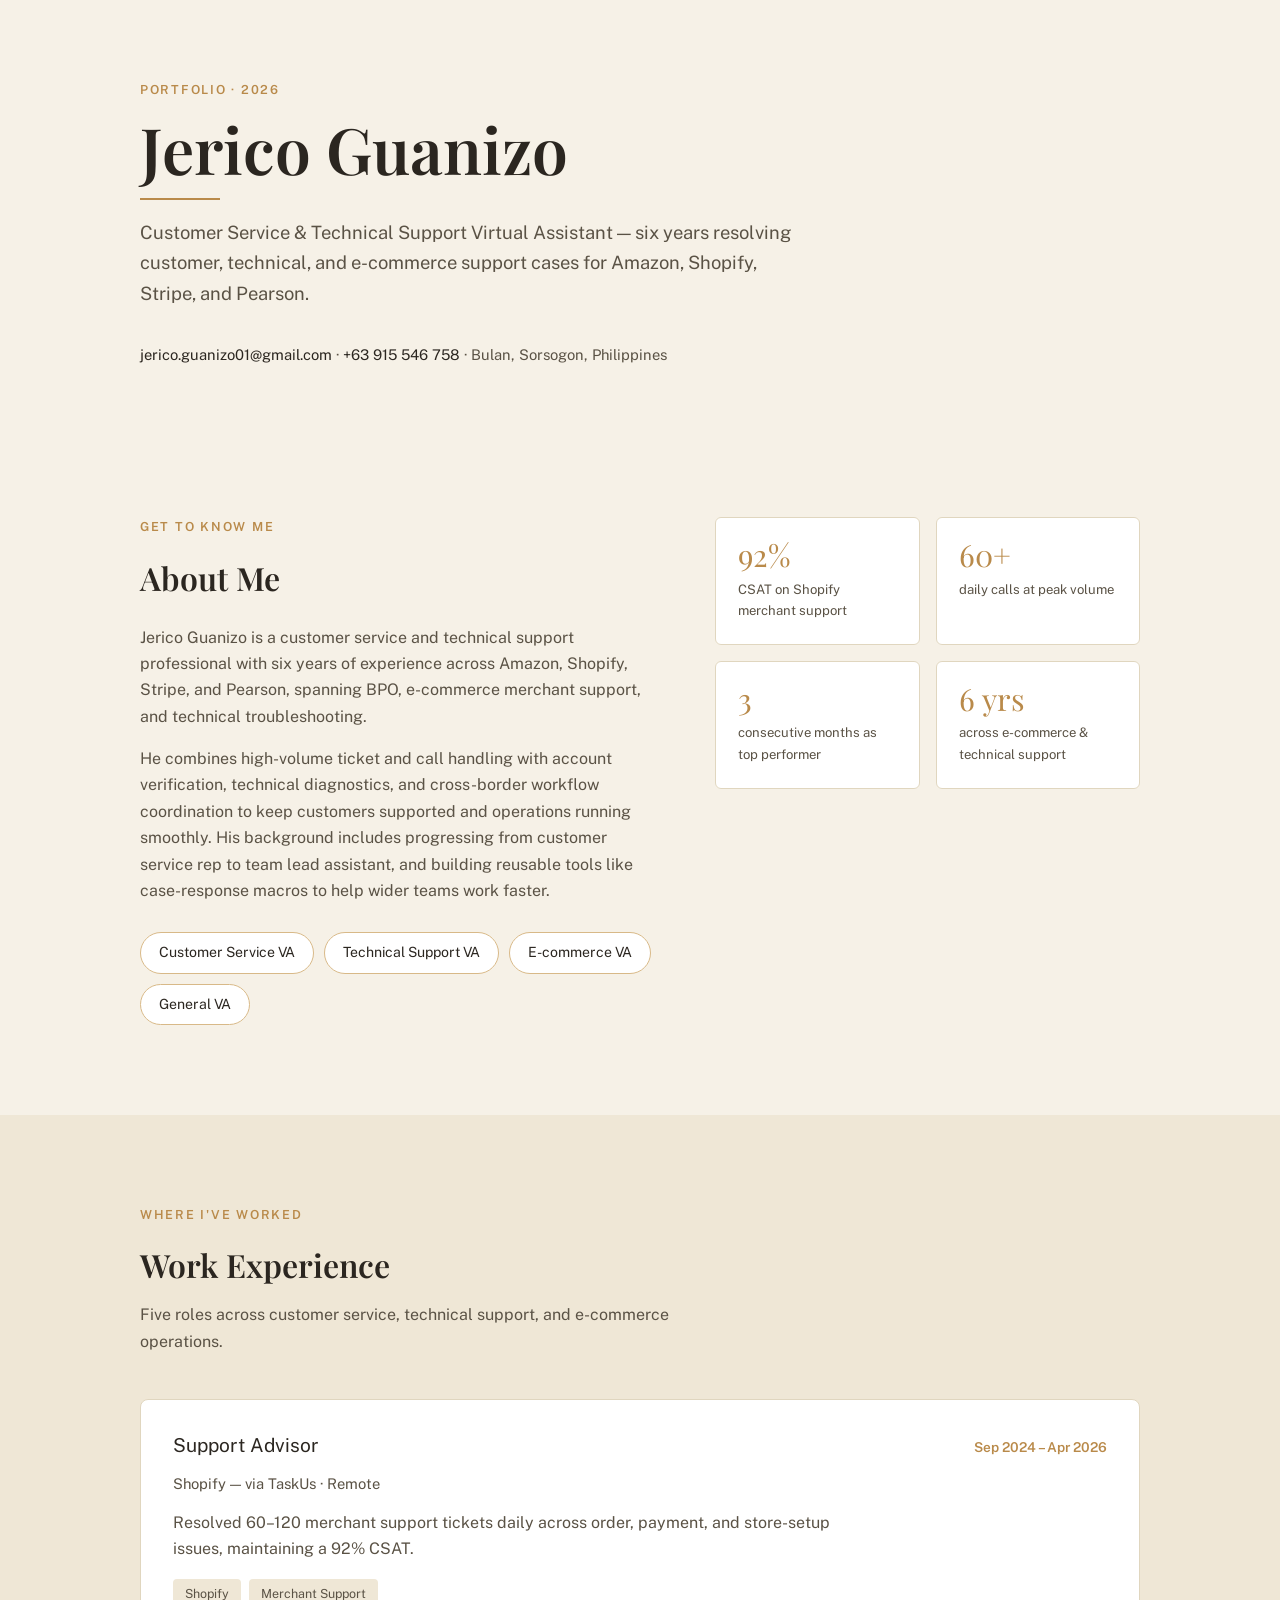
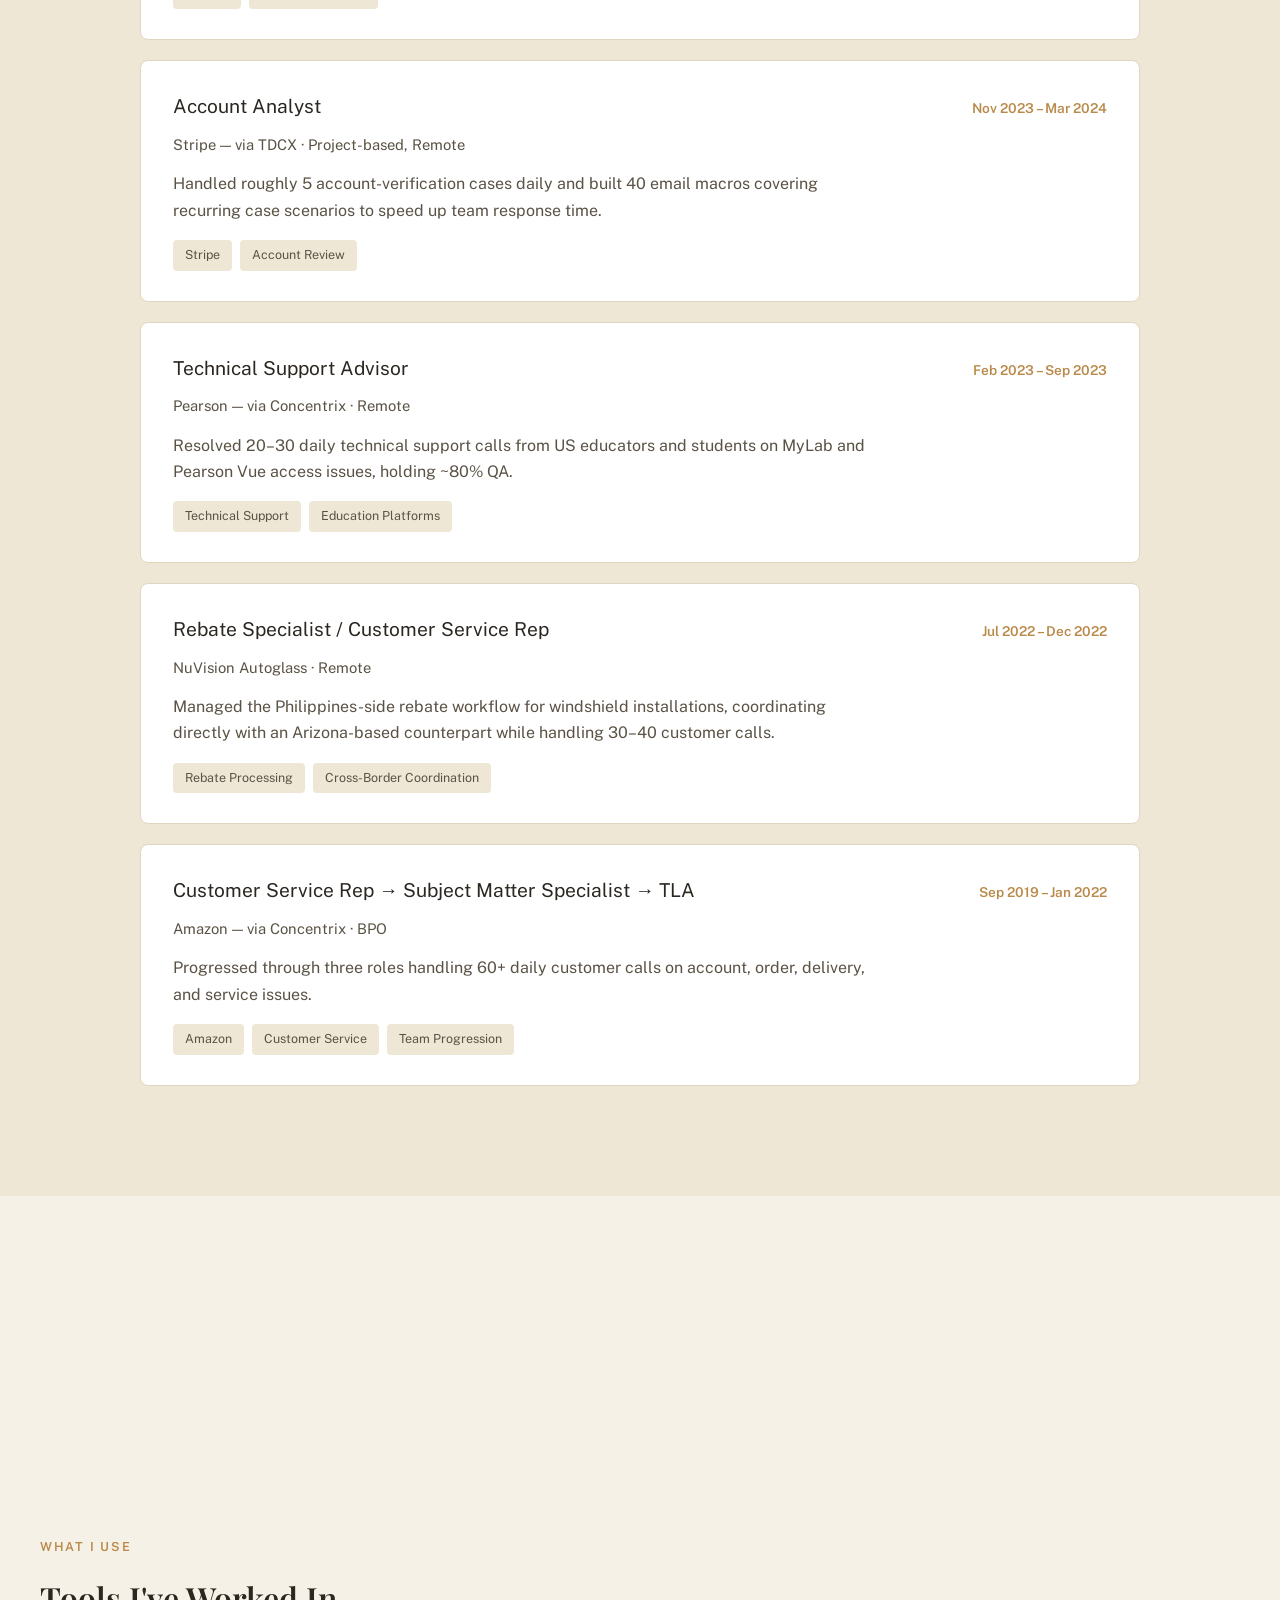
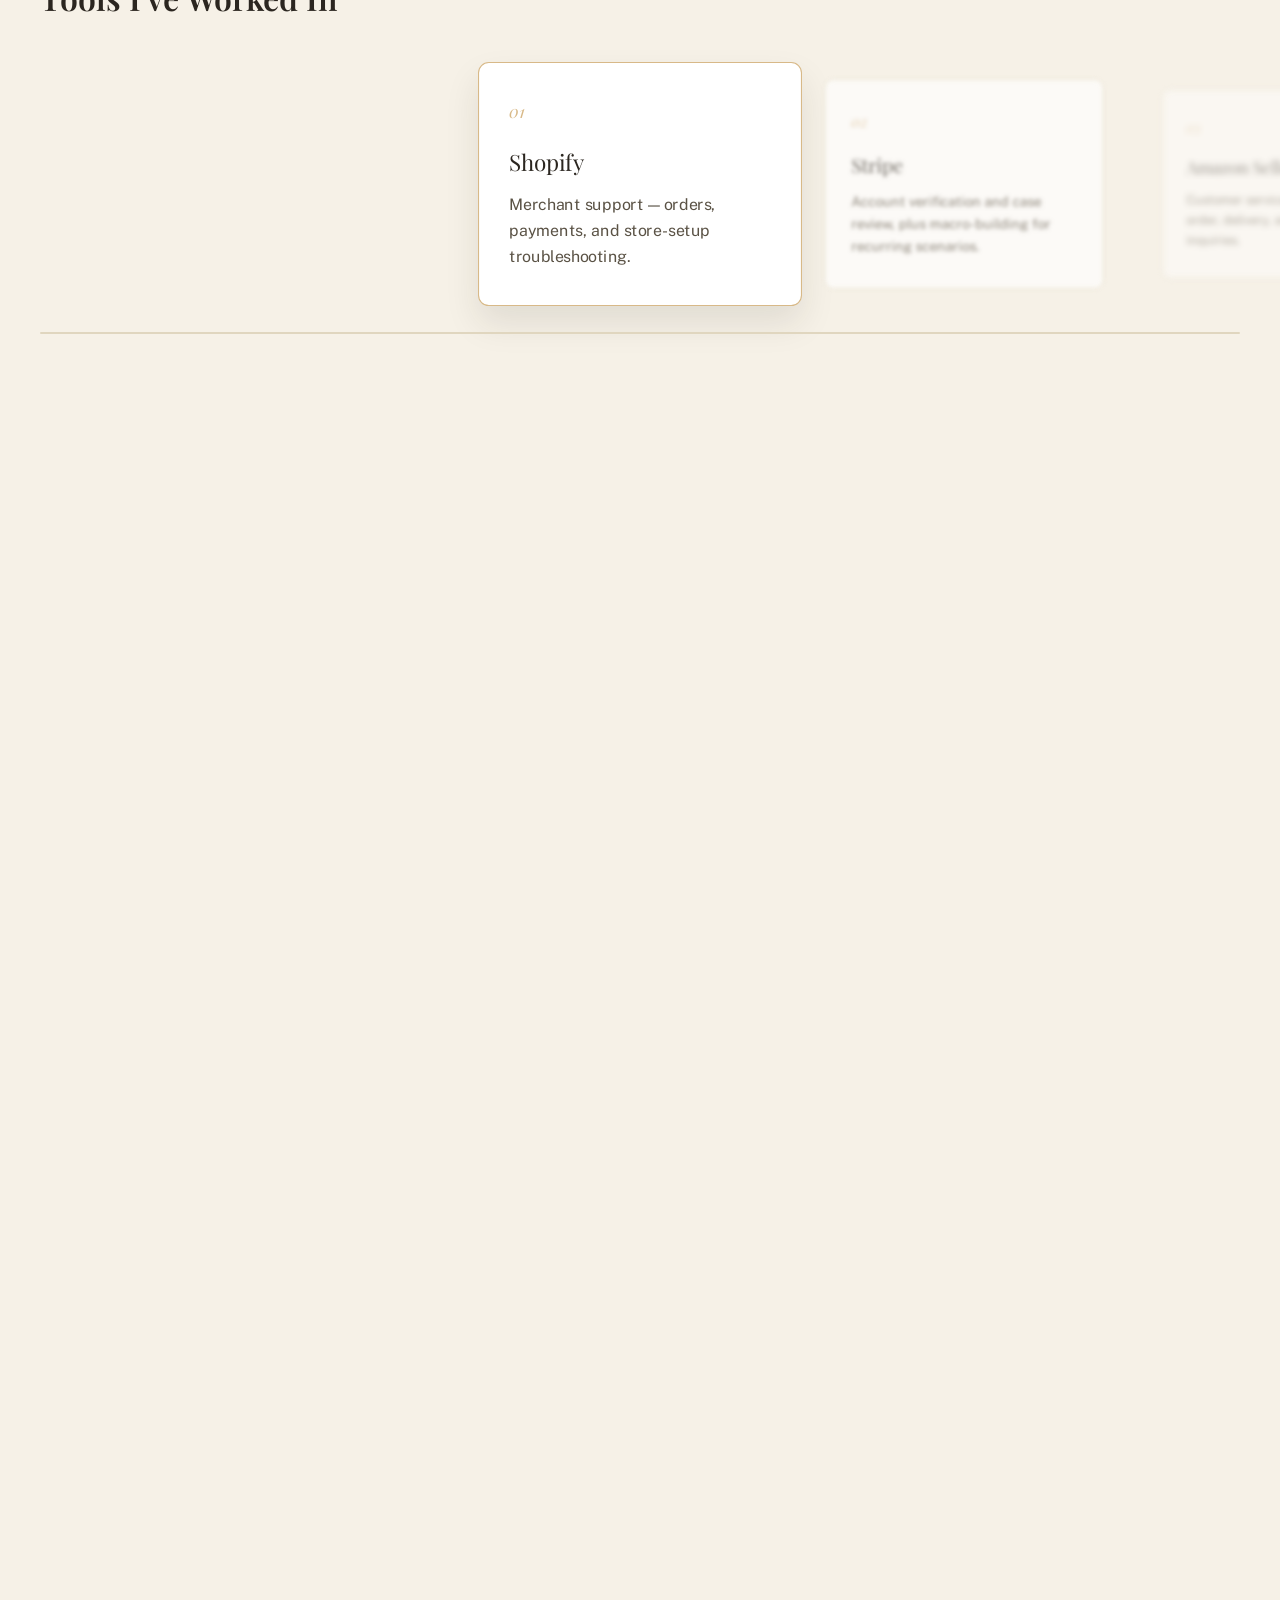
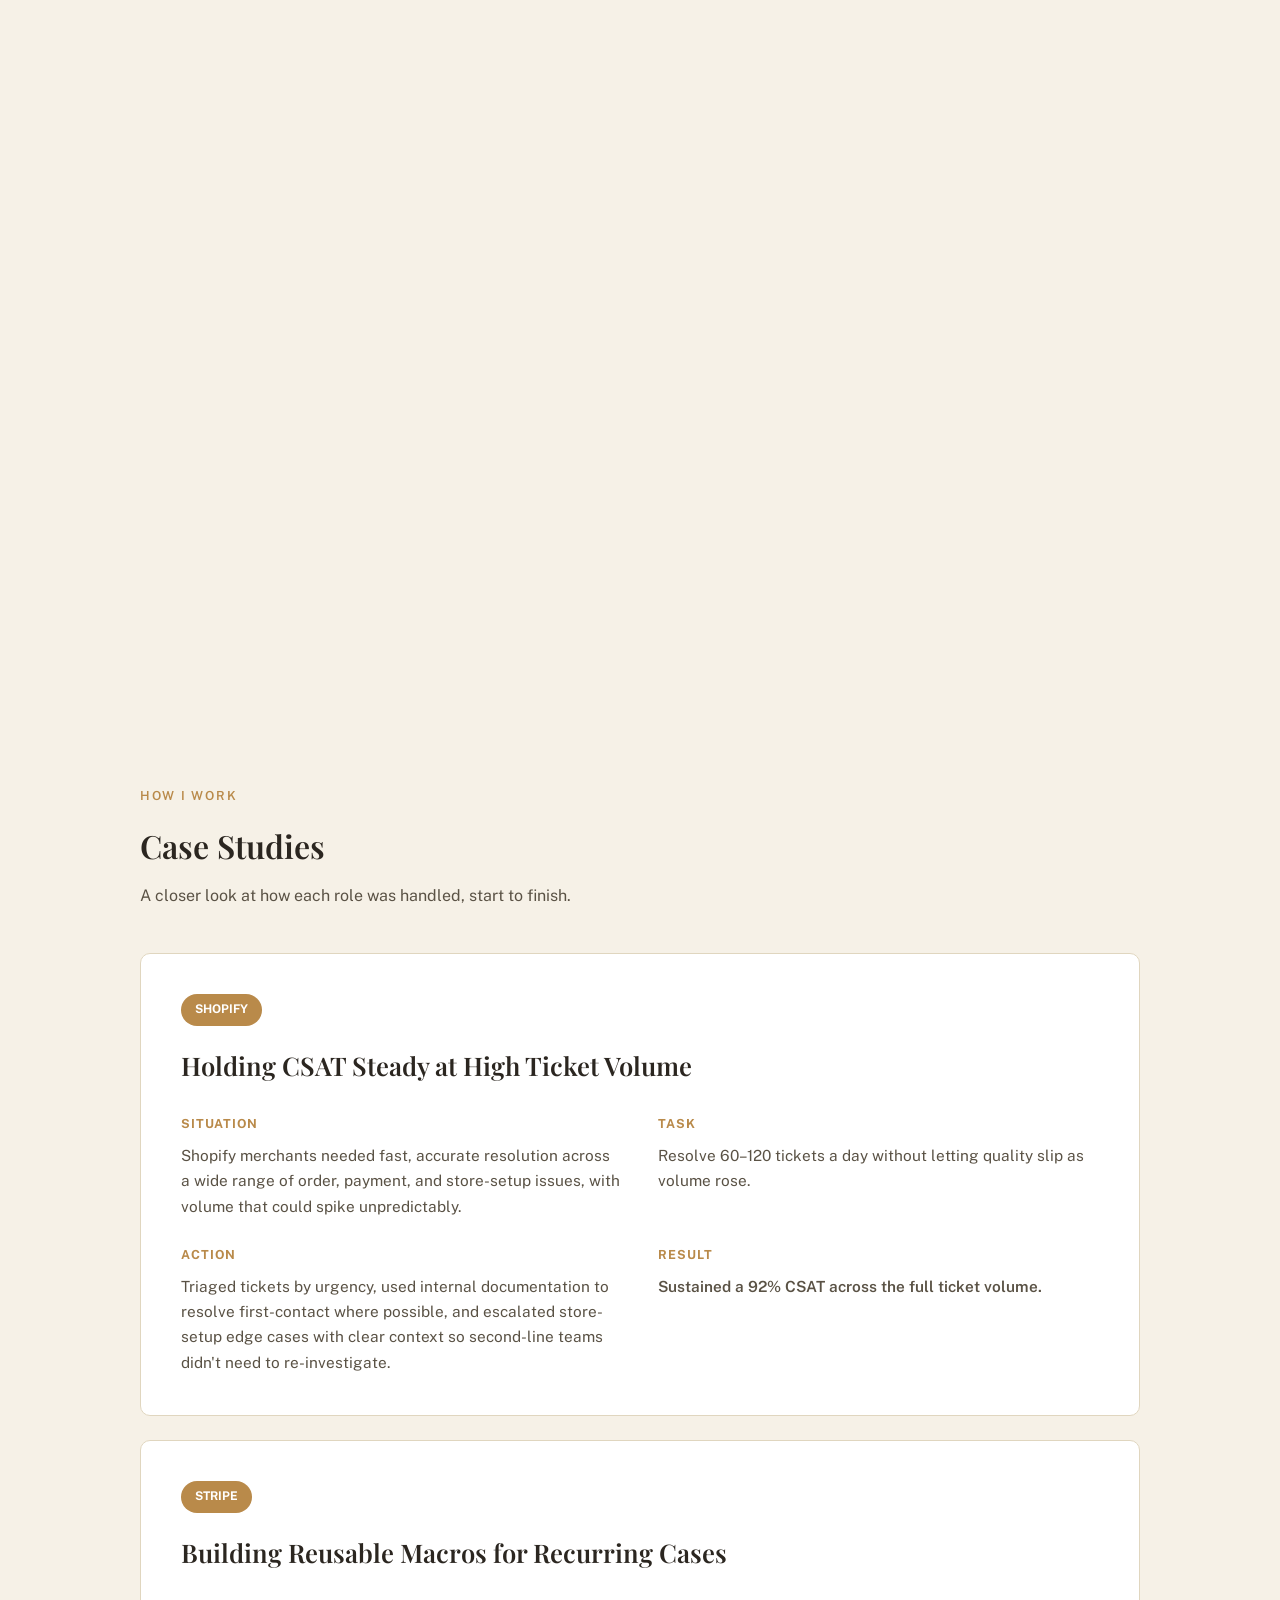
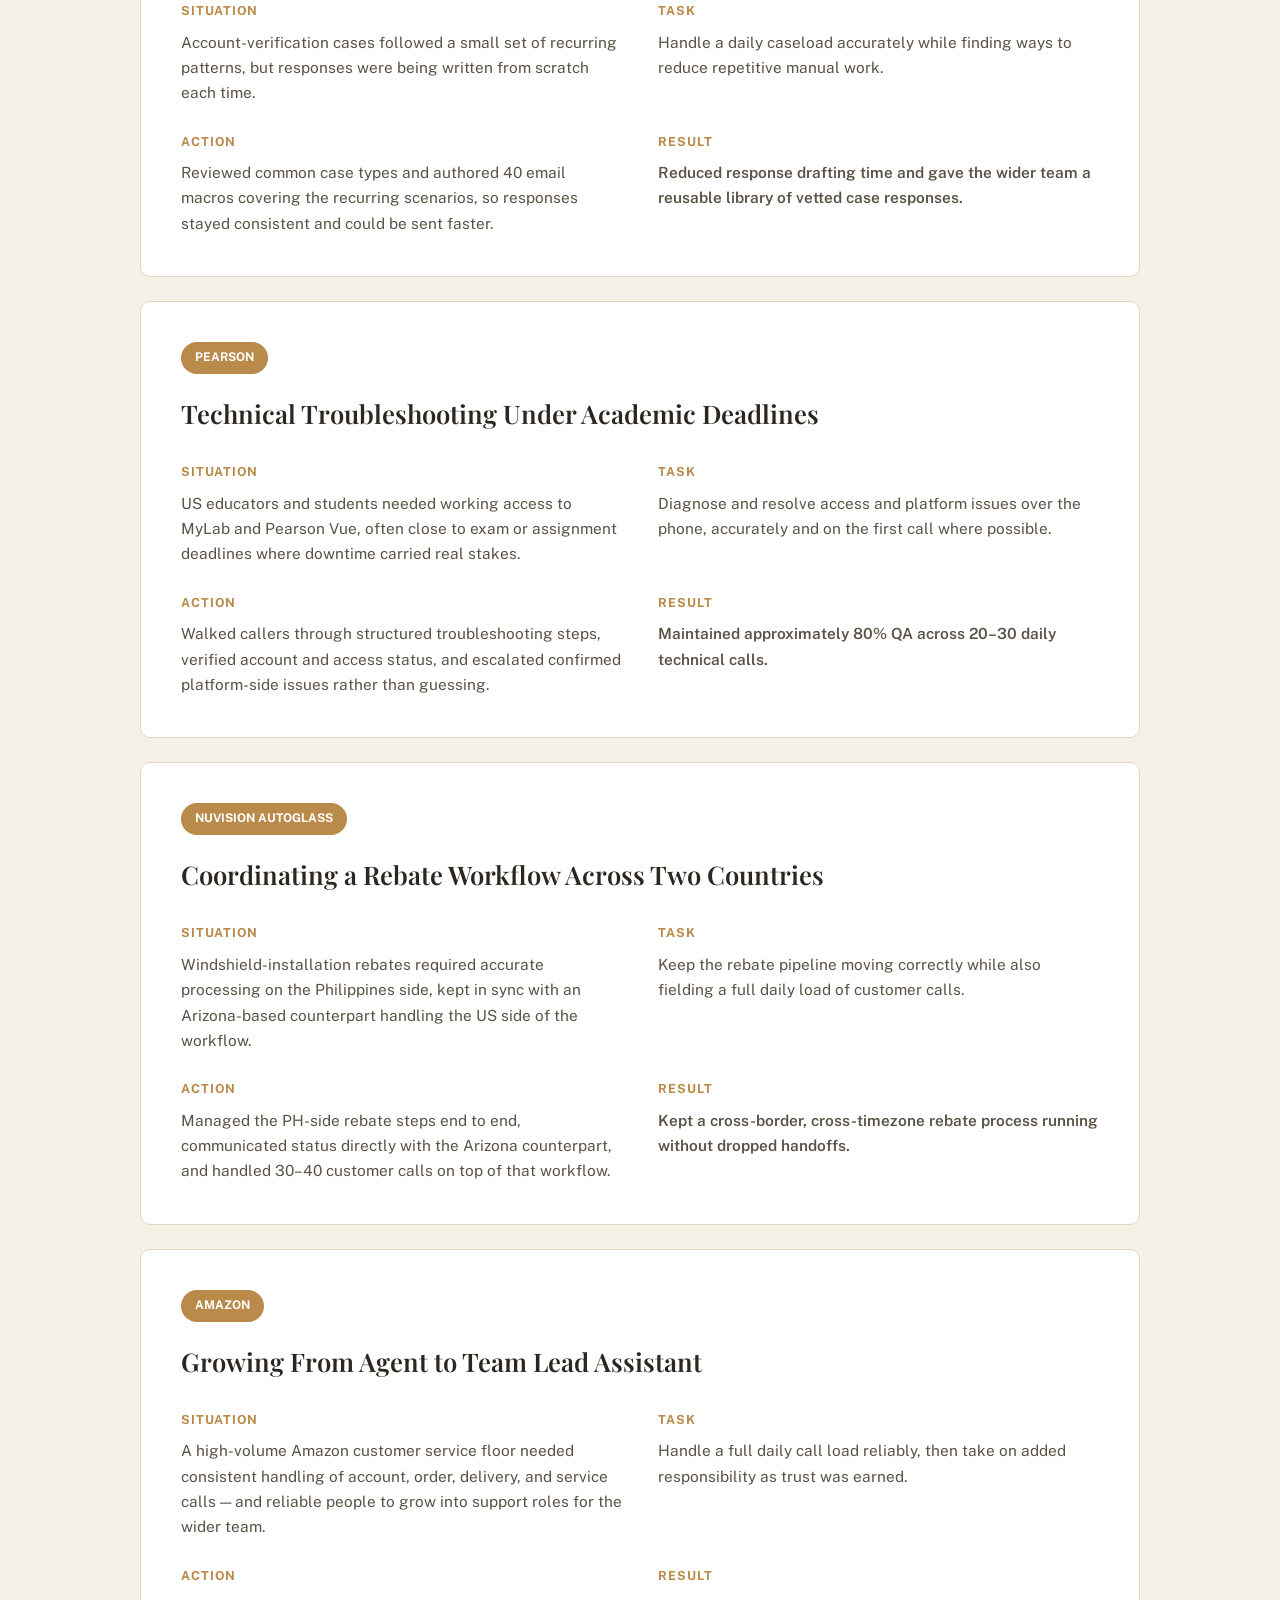
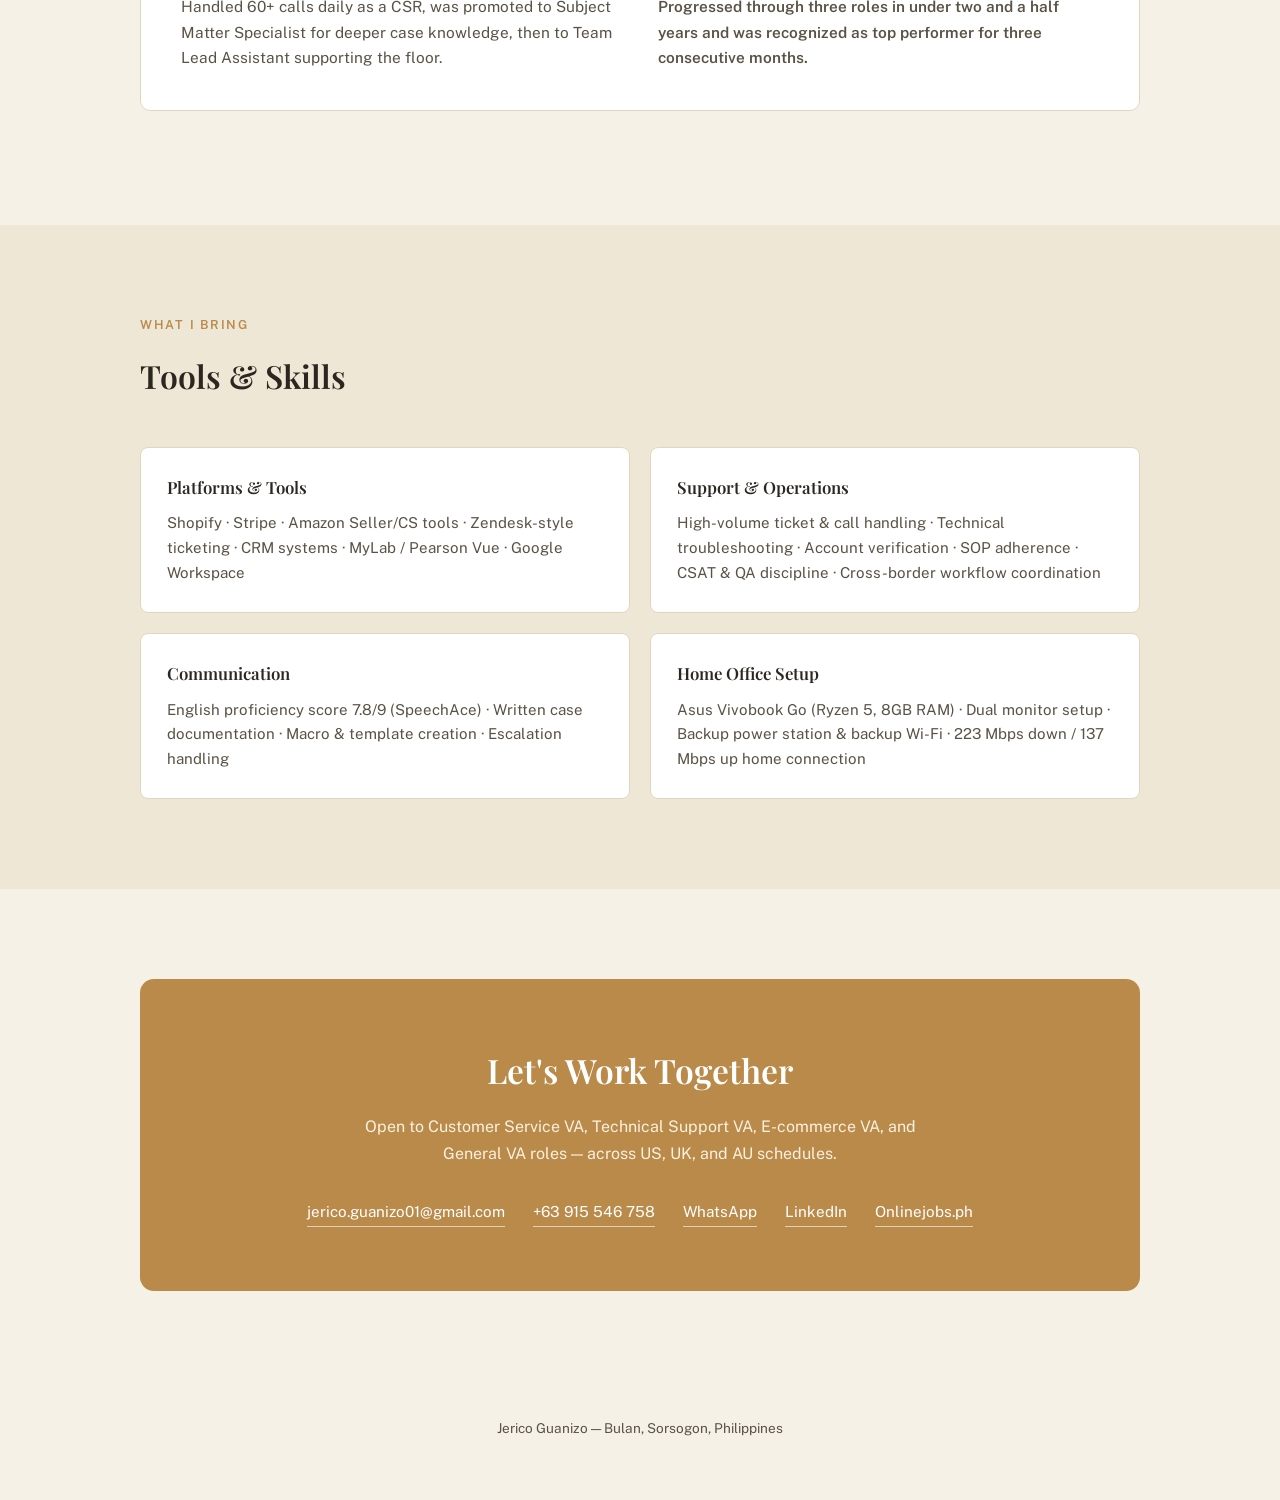
==== portfolio-v4.html @ a0563c3f "Add files via upload" ====
<!DOCTYPE html>
<html lang="en">
<head>
<meta charset="UTF-8">
<meta name="viewport" content="width=device-width, initial-scale=1.0">
<title>Jerico Guanizo — Customer Service & Technical Support VA</title>
<link rel="preconnect" href="https://fonts.googleapis.com">
<link href="https://fonts.googleapis.com/css2?family=Playfair+Display:ital,wght@0,400;0,500;0,600;0,700;1,400&family=Public+Sans:wght@400;500;600;700&display=swap" rel="stylesheet">
<style>
  :root{
    --cream:#f6f1e7;
    --cream-2:#efe7d6;
    --ink:#2b2620;
    --ink-soft:#5a5245;
    --gold:#b98a4a;
    --gold-dim:#d8b988;
    --white:#ffffff;
    --line:#e0d6bf;
    --maxw:1080px;
  }
  *{box-sizing:border-box; margin:0; padding:0;}
  html{scroll-behavior:smooth;}
  body{
    background:var(--cream);
    color:var(--ink);
    font-family:'Public Sans', sans-serif;
    font-size:16px;
    line-height:1.65;
    -webkit-font-smoothing:antialiased;
  }
  h1,h2,h3{
    font-family:'Playfair Display', serif;
    font-weight:600;
    color:var(--ink);
  }
  a{ color:var(--gold); text-decoration:none; }
  a:hover{ text-decoration:underline; }
  .wrap{ max-width:var(--maxw); margin:0 auto; padding:0 40px; }
  @media(max-width:640px){ .wrap{ padding:0 24px; } }
  section{ padding:90px 0; }
  @media(max-width:640px){ section{ padding:56px 0; } }

  .eyebrow{
    font-size:0.78rem;
    letter-spacing:0.14em;
    text-transform:uppercase;
    color:var(--gold);
    font-weight:600;
    margin-bottom:14px;
  }

  /* ---------- HERO ---------- */
  .hero{ padding-top:80px; padding-bottom:60px; }
  .hero-name{
    font-size:clamp(2.6rem, 6vw, 4rem);
    line-height:1.05;
    margin-bottom:16px;
  }
  .hero-rule{
    width:80px; height:2px;
    background:var(--gold);
    margin-bottom:18px;
  }
  .hero-role{
    font-size:1.15rem;
    color:var(--ink-soft);
    margin-bottom:34px;
    max-width:60ch;
  }
  .contact-line{
    font-size:0.92rem;
    color:var(--ink-soft);
  }
  .contact-line a{ color:var(--ink); }

  /* ---------- ABOUT ---------- */
  .about-grid{
    display:grid;
    grid-template-columns:1.1fr 0.9fr;
    gap:56px;
    align-items:start;
  }
  @media(max-width:800px){ .about-grid{ grid-template-columns:1fr; } }
  .about-text p{ color:var(--ink-soft); margin-bottom:16px; max-width:62ch; }
  .stat-strip{
    display:grid;
    grid-template-columns:1fr 1fr;
    gap:16px;
  }
  .stat-box{
    background:var(--white);
    border:1px solid var(--line);
    border-radius:6px;
    padding:22px;
  }
  .stat-num{
    font-family:'Playfair Display', serif;
    font-size:1.9rem;
    color:var(--gold);
    line-height:1;
    margin-bottom:8px;
  }
  .stat-label{ font-size:0.82rem; color:var(--ink-soft); }

  .roles-row{
    display:flex;
    flex-wrap:wrap;
    gap:10px;
    margin-top:28px;
  }
  .role-pill{
    border:1px solid var(--gold-dim);
    color:var(--ink);
    border-radius:999px;
    padding:8px 18px;
    font-size:0.88rem;
    background:var(--white);
  }

  /* ---------- SECTION HEADER ---------- */
  .sec-head{ margin-bottom:44px; }
  .sec-title{ font-size:2rem; margin-bottom:10px; }
  .sec-sub{ color:var(--ink-soft); max-width:60ch; }

  /* ---------- TIMELINE ---------- */
  .tl-item{
    background:var(--white);
    border:1px solid var(--line);
    border-radius:8px;
    padding:30px 32px;
    margin-bottom:20px;
  }
  @media(max-width:640px){ .tl-item{ padding:22px; } }
  .tl-top{
    display:flex;
    justify-content:space-between;
    align-items:baseline;
    flex-wrap:wrap;
    gap:8px;
    margin-bottom:10px;
  }
  .tl-role{ font-size:1.2rem; }
  .tl-dates{ font-size:0.85rem; color:var(--gold); font-weight:600; }
  .tl-company{ font-size:0.92rem; color:var(--ink-soft); margin-bottom:14px; }
  .tl-desc{ color:var(--ink-soft); max-width:70ch; margin-bottom:16px; }
  .tag-row{ display:flex; flex-wrap:wrap; gap:8px; }
  .tag{
    font-size:0.78rem;
    padding:5px 12px;
    background:var(--cream-2);
    border-radius:4px;
    color:var(--ink-soft);
  }

  /* ---------- CASE STUDIES ---------- */
  .case{
    background:var(--white);
    border:1px solid var(--line);
    border-radius:10px;
    padding:40px;
    margin-bottom:24px;
  }
  @media(max-width:640px){ .case{ padding:26px; } }
  .case-badge{
    display:inline-block;
    background:var(--gold);
    color:var(--white);
    font-size:0.75rem;
    font-weight:700;
    padding:6px 14px;
    border-radius:999px;
    margin-bottom:18px;
  }
  .case-title{ font-size:1.6rem; margin-bottom:28px; }
  .star-grid{
    display:grid;
    grid-template-columns:1fr 1fr;
    gap:26px 36px;
  }
  @media(max-width:640px){ .star-grid{ grid-template-columns:1fr; } }
  .star-block h4{
    font-size:0.78rem;
    text-transform:uppercase;
    letter-spacing:0.08em;
    color:var(--gold);
    font-weight:700;
    margin-bottom:8px;
  }
  .star-block p{ color:var(--ink-soft); font-size:0.96rem; }
  .result-line{ color:var(--ink); font-weight:600; }

  /* ---------- SKILLS ---------- */
  .skills-grid{
    display:grid;
    grid-template-columns:repeat(2,1fr);
    gap:20px;
  }
  @media(max-width:640px){ .skills-grid{ grid-template-columns:1fr; } }
  .skill-card{
    background:var(--white);
    border:1px solid var(--line);
    border-radius:8px;
    padding:26px;
  }
  .skill-card h4{
    font-family:'Playfair Display', serif;
    font-weight:600;
    font-size:1.05rem;
    margin-bottom:10px;
  }
  .skill-card p{ color:var(--ink-soft); font-size:0.94rem; }

  /* ---------- CONTACT / CTA ---------- */
  .cta{
    background:var(--gold);
    border-radius:14px;
    padding:64px 48px;
    text-align:center;
  }
  @media(max-width:640px){ .cta{ padding:40px 24px; } }
  .cta h2{ color:var(--white); font-size:2.1rem; margin-bottom:16px; }
  .cta p{ color:#fbf1e0; max-width:56ch; margin:0 auto 32px; }
  .cta-links{
    display:flex;
    flex-wrap:wrap;
    justify-content:center;
    gap:28px;
    font-size:0.95rem;
  }
  .cta-links a{
    color:var(--white);
    border-bottom:1px solid rgba(255,255,255,0.6);
    padding-bottom:2px;
  }
  footer{
    padding:36px 0 60px;
    text-align:center;
    font-size:0.85rem;
    color:var(--ink-soft);
  }

  /* ---------- ANIMATIONS ---------- */
  @keyframes fadeUp{
    from{ opacity:0; transform:translateY(18px); }
    to{ opacity:1; transform:translateY(0); }
  }
  .hero .eyebrow{ opacity:0; animation:fadeUp 0.6s ease forwards 0.05s; }
  .hero-name{ opacity:0; animation:fadeUp 0.7s ease forwards 0.15s; }
  .hero-rule{ opacity:0; transform:scaleX(0); transform-origin:left; animation:ruleGrow 0.6s ease forwards 0.4s; }
  .hero-role{ opacity:0; animation:fadeUp 0.6s ease forwards 0.5s; }
  .contact-line{ opacity:0; animation:fadeUp 0.6s ease forwards 0.62s; }
  @keyframes ruleGrow{
    from{ opacity:0; transform:scaleX(0); }
    to{ opacity:1; transform:scaleX(1); }
  }

  .reveal{
    opacity:0;
    transform:translateY(24px);
    transition:opacity 0.6s ease, transform 0.6s ease;
  }
  .reveal.is-visible{
    opacity:1;
    transform:translateY(0);
  }

  .tl-item, .case, .stat-box, .skill-card{
    transition:transform 0.25s ease, box-shadow 0.25s ease, border-color 0.25s ease;
  }
  .tl-item:hover, .case:hover, .skill-card:hover{
    transform:translateY(-3px);
    box-shadow:0 10px 24px rgba(43,38,32,0.08);
    border-color:var(--gold-dim);
  }
  .stat-box:hover{
    transform:translateY(-3px);
    border-color:var(--gold-dim);
  }
  .role-pill{ transition:background 0.2s ease, transform 0.2s ease; }
  .role-pill:hover{ background:var(--gold); color:var(--white); transform:translateY(-2px); }

  .cta-links a{ transition:opacity 0.2s ease; }
  .cta-links a:hover{ opacity:0.75; }

  @media (prefers-reduced-motion: reduce){
    *, *::before, *::after{
      animation-duration:0.001ms !important;
      animation-iteration-count:1 !important;
      transition-duration:0.001ms !important;
    }
    .reveal{ opacity:1; transform:none; }
  }

  /* ---------- TOOLS — STICKY HORIZONTAL GALLERY ---------- */
  .tools-pin-wrap{ position:relative; }
  .tools-sticky{
    position:sticky;
    top:0;
    height:100vh;
    display:flex;
    flex-direction:column;
    justify-content:center;
    overflow:hidden;
    background:var(--cream);
  }
  .tools-head{ padding:0 40px; margin-bottom:36px; }
  @media(max-width:640px){ .tools-head{ padding:0 24px; } }
  .tools-track{
    display:flex;
    align-items:center;
    gap:24px;
    padding:0 calc(50vw - 150px);
    will-change:transform;
  }
  @media(max-width:640px){ .tools-track{ padding:0 calc(50vw - 120px); gap:16px; } }
  .tool-card{
    flex:0 0 auto;
    width:300px;
    background:var(--white);
    border:1px solid var(--line);
    border-radius:10px;
    padding:32px 28px;
    transform:scale(0.86);
    opacity:0.5;
    filter:blur(2px);
    transition:transform 0.35s ease-out, opacity 0.35s ease-out, filter 0.35s ease-out, border-color 0.2s ease-out;
  }
  @media(max-width:640px){ .tool-card{ width:240px; padding:24px 20px; } }
  .tool-card.is-active{
    border-color:var(--gold-dim);
    box-shadow:0 16px 32px rgba(43,38,32,0.10);
  }
  .tool-num{
    font-family:'Playfair Display', serif;
    font-style:italic;
    color:var(--gold-dim);
    font-size:1rem;
    margin-bottom:16px;
  }
  .tool-name{ font-family:'Playfair Display', serif; font-size:1.3rem; color:var(--ink); margin-bottom:10px; }
  .tool-desc{ color:var(--ink-soft); font-size:0.92rem; }
  .tools-progress{
    height:2px;
    background:var(--line);
    margin:36px 40px 0;
    position:relative;
    border-radius:2px;
    overflow:hidden;
  }
  @media(max-width:640px){ .tools-progress{ margin:28px 24px 0; } }
  .tools-progress-fill{
    position:absolute; left:0; top:0; bottom:0;
    width:0%;
    background:var(--gold);
    border-radius:2px;
  }
  @media (prefers-reduced-motion: reduce){
    .tools-sticky{ position:relative; height:auto; padding:60px 0; }
    .tools-track{ flex-wrap:wrap; transform:none !important; overflow-x:auto; padding:0 40px; }
    .tool-card{ transform:none !important; opacity:1 !important; filter:none !important; }
  }
</style>
</head>
<body>

<header class="hero">
  <div class="wrap">
    <div class="eyebrow">Portfolio · 2026</div>
    <h1 class="hero-name">Jerico Guanizo</h1>
    <div class="hero-rule"></div>
    <p class="hero-role">Customer Service &amp; Technical Support Virtual Assistant — six years resolving customer, technical, and e-commerce support cases for Amazon, Shopify, Stripe, and Pearson.</p>
    <p class="contact-line">
      <a href="mailto:jerico.guanizo01@gmail.com">jerico.guanizo01@gmail.com</a> ·
      <a href="tel:+63915546758">+63 915 546 758</a> ·
      Bulan, Sorsogon, Philippines
    </p>
  </div>
</header>

<!-- ABOUT -->
<section id="about">
  <div class="wrap">
    <div class="about-grid reveal">
      <div class="about-text">
        <div class="eyebrow">Get to Know Me</div>
        <h2 class="sec-title" style="margin-bottom:20px;">About Me</h2>
        <p>Jerico Guanizo is a customer service and technical support professional with six years of experience across Amazon, Shopify, Stripe, and Pearson, spanning BPO, e-commerce merchant support, and technical troubleshooting.</p>
        <p>He combines high-volume ticket and call handling with account verification, technical diagnostics, and cross-border workflow coordination to keep customers supported and operations running smoothly. His background includes progressing from customer service rep to team lead assistant, and building reusable tools like case-response macros to help wider teams work faster.</p>
        <div class="roles-row">
          <div class="role-pill">Customer Service VA</div>
          <div class="role-pill">Technical Support VA</div>
          <div class="role-pill">E-commerce VA</div>
          <div class="role-pill">General VA</div>
        </div>
      </div>
      <div class="stat-strip">
        <div class="stat-box">
          <div class="stat-num">92%</div>
          <div class="stat-label">CSAT on Shopify merchant support</div>
        </div>
        <div class="stat-box">
          <div class="stat-num">60+</div>
          <div class="stat-label">daily calls at peak volume</div>
        </div>
        <div class="stat-box">
          <div class="stat-num">3</div>
          <div class="stat-label">consecutive months as top performer</div>
        </div>
        <div class="stat-box">
          <div class="stat-num">6 yrs</div>
          <div class="stat-label">across e-commerce &amp; technical support</div>
        </div>
      </div>
    </div>
  </div>
</section>

<!-- EXPERIENCE -->
<section id="experience" style="background:var(--cream-2);">
  <div class="wrap">
    <div class="sec-head reveal">
      <div class="eyebrow">Where I've Worked</div>
      <h2 class="sec-title">Work Experience</h2>
      <p class="sec-sub">Five roles across customer service, technical support, and e-commerce operations.</p>
    </div>

    <div class="tl-item reveal">
      <div class="tl-top">
        <div class="tl-role">Support Advisor</div>
        <div class="tl-dates">Sep 2024 – Apr 2026</div>
      </div>
      <div class="tl-company">Shopify — via TaskUs · Remote</div>
      <p class="tl-desc">Resolved 60–120 merchant support tickets daily across order, payment, and store-setup issues, maintaining a 92% CSAT.</p>
      <div class="tag-row"><span class="tag">Shopify</span><span class="tag">Merchant Support</span></div>
    </div>

    <div class="tl-item reveal">
      <div class="tl-top">
        <div class="tl-role">Account Analyst</div>
        <div class="tl-dates">Nov 2023 – Mar 2024</div>
      </div>
      <div class="tl-company">Stripe — via TDCX · Project-based, Remote</div>
      <p class="tl-desc">Handled roughly 5 account-verification cases daily and built 40 email macros covering recurring case scenarios to speed up team response time.</p>
      <div class="tag-row"><span class="tag">Stripe</span><span class="tag">Account Review</span></div>
    </div>

    <div class="tl-item reveal">
      <div class="tl-top">
        <div class="tl-role">Technical Support Advisor</div>
        <div class="tl-dates">Feb 2023 – Sep 2023</div>
      </div>
      <div class="tl-company">Pearson — via Concentrix · Remote</div>
      <p class="tl-desc">Resolved 20–30 daily technical support calls from US educators and students on MyLab and Pearson Vue access issues, holding ~80% QA.</p>
      <div class="tag-row"><span class="tag">Technical Support</span><span class="tag">Education Platforms</span></div>
    </div>

    <div class="tl-item reveal">
      <div class="tl-top">
        <div class="tl-role">Rebate Specialist / Customer Service Rep</div>
        <div class="tl-dates">Jul 2022 – Dec 2022</div>
      </div>
      <div class="tl-company">NuVision Autoglass · Remote</div>
      <p class="tl-desc">Managed the Philippines-side rebate workflow for windshield installations, coordinating directly with an Arizona-based counterpart while handling 30–40 customer calls.</p>
      <div class="tag-row"><span class="tag">Rebate Processing</span><span class="tag">Cross-Border Coordination</span></div>
    </div>

    <div class="tl-item reveal">
      <div class="tl-top">
        <div class="tl-role">Customer Service Rep → Subject Matter Specialist → TLA</div>
        <div class="tl-dates">Sep 2019 – Jan 2022</div>
      </div>
      <div class="tl-company">Amazon — via Concentrix · BPO</div>
      <p class="tl-desc">Progressed through three roles handling 60+ daily customer calls on account, order, delivery, and service issues.</p>
      <div class="tag-row"><span class="tag">Amazon</span><span class="tag">Customer Service</span><span class="tag">Team Progression</span></div>
    </div>
  </div>
</section>

<!-- CASE STUDIES -->
<!-- TOOLS — STICKY HORIZONTAL GALLERY -->
<section class="tools-pin-wrap" id="tools" style="height:300vh;">
  <div class="tools-sticky">
    <div class="tools-head reveal">
      <div class="eyebrow">What I Use</div>
      <h2 class="sec-title">Tools I've Worked In</h2>
    </div>
    <div class="tools-track" id="toolsTrack">
      <div class="tool-card">
        <div class="tool-num">01</div>
        <div class="tool-name">Shopify</div>
        <div class="tool-desc">Merchant support — orders, payments, and store-setup troubleshooting.</div>
      </div>
      <div class="tool-card">
        <div class="tool-num">02</div>
        <div class="tool-name">Stripe</div>
        <div class="tool-desc">Account verification and case review, plus macro-building for recurring scenarios.</div>
      </div>
      <div class="tool-card">
        <div class="tool-num">03</div>
        <div class="tool-name">Amazon Seller / CS Tools</div>
        <div class="tool-desc">Customer service across account, order, delivery, and service inquiries.</div>
      </div>
      <div class="tool-card">
        <div class="tool-num">04</div>
        <div class="tool-name">Zendesk-style Ticketing</div>
        <div class="tool-desc">Ticket triage, SLA-focused queues, and structured case handling.</div>
      </div>
      <div class="tool-card">
        <div class="tool-num">05</div>
        <div class="tool-name">CRM Systems</div>
        <div class="tool-desc">Logging interactions, tracking case history, and escalation handoffs.</div>
      </div>
      <div class="tool-card">
        <div class="tool-num">06</div>
        <div class="tool-name">MyLab / Pearson Vue</div>
        <div class="tool-desc">Technical troubleshooting for student and educator platform access.</div>
      </div>
      <div class="tool-card">
        <div class="tool-num">07</div>
        <div class="tool-name">Google Workspace</div>
        <div class="tool-desc">Documentation, reporting, and day-to-day coordination.</div>
      </div>
    </div>
    <div class="tools-progress">
      <div class="tools-progress-fill" id="toolsProgressFill"></div>
    </div>
  </div>
</section>

<section id="case-studies">
  <div class="wrap">
    <div class="sec-head reveal">
      <div class="eyebrow">How I Work</div>
      <h2 class="sec-title">Case Studies</h2>
      <p class="sec-sub">A closer look at how each role was handled, start to finish.</p>
    </div>

    <div class="case reveal">
      <span class="case-badge">SHOPIFY</span>
      <h3 class="case-title">Holding CSAT Steady at High Ticket Volume</h3>
      <div class="star-grid">
        <div class="star-block">
          <h4>Situation</h4>
          <p>Shopify merchants needed fast, accurate resolution across a wide range of order, payment, and store-setup issues, with volume that could spike unpredictably.</p>
        </div>
        <div class="star-block">
          <h4>Task</h4>
          <p>Resolve 60–120 tickets a day without letting quality slip as volume rose.</p>
        </div>
        <div class="star-block">
          <h4>Action</h4>
          <p>Triaged tickets by urgency, used internal documentation to resolve first-contact where possible, and escalated store-setup edge cases with clear context so second-line teams didn't need to re-investigate.</p>
        </div>
        <div class="star-block">
          <h4>Result</h4>
          <p class="result-line">Sustained a 92% CSAT across the full ticket volume.</p>
        </div>
      </div>
    </div>

    <div class="case reveal">
      <span class="case-badge">STRIPE</span>
      <h3 class="case-title">Building Reusable Macros for Recurring Cases</h3>
      <div class="star-grid">
        <div class="star-block">
          <h4>Situation</h4>
          <p>Account-verification cases followed a small set of recurring patterns, but responses were being written from scratch each time.</p>
        </div>
        <div class="star-block">
          <h4>Task</h4>
          <p>Handle a daily caseload accurately while finding ways to reduce repetitive manual work.</p>
        </div>
        <div class="star-block">
          <h4>Action</h4>
          <p>Reviewed common case types and authored 40 email macros covering the recurring scenarios, so responses stayed consistent and could be sent faster.</p>
        </div>
        <div class="star-block">
          <h4>Result</h4>
          <p class="result-line">Reduced response drafting time and gave the wider team a reusable library of vetted case responses.</p>
        </div>
      </div>
    </div>

    <div class="case reveal">
      <span class="case-badge">PEARSON</span>
      <h3 class="case-title">Technical Troubleshooting Under Academic Deadlines</h3>
      <div class="star-grid">
        <div class="star-block">
          <h4>Situation</h4>
          <p>US educators and students needed working access to MyLab and Pearson Vue, often close to exam or assignment deadlines where downtime carried real stakes.</p>
        </div>
        <div class="star-block">
          <h4>Task</h4>
          <p>Diagnose and resolve access and platform issues over the phone, accurately and on the first call where possible.</p>
        </div>
        <div class="star-block">
          <h4>Action</h4>
          <p>Walked callers through structured troubleshooting steps, verified account and access status, and escalated confirmed platform-side issues rather than guessing.</p>
        </div>
        <div class="star-block">
          <h4>Result</h4>
          <p class="result-line">Maintained approximately 80% QA across 20–30 daily technical calls.</p>
        </div>
      </div>
    </div>

    <div class="case reveal">
      <span class="case-badge">NUVISION AUTOGLASS</span>
      <h3 class="case-title">Coordinating a Rebate Workflow Across Two Countries</h3>
      <div class="star-grid">
        <div class="star-block">
          <h4>Situation</h4>
          <p>Windshield-installation rebates required accurate processing on the Philippines side, kept in sync with an Arizona-based counterpart handling the US side of the workflow.</p>
        </div>
        <div class="star-block">
          <h4>Task</h4>
          <p>Keep the rebate pipeline moving correctly while also fielding a full daily load of customer calls.</p>
        </div>
        <div class="star-block">
          <h4>Action</h4>
          <p>Managed the PH-side rebate steps end to end, communicated status directly with the Arizona counterpart, and handled 30–40 customer calls on top of that workflow.</p>
        </div>
        <div class="star-block">
          <h4>Result</h4>
          <p class="result-line">Kept a cross-border, cross-timezone rebate process running without dropped handoffs.</p>
        </div>
      </div>
    </div>

    <div class="case reveal">
      <span class="case-badge">AMAZON</span>
      <h3 class="case-title">Growing From Agent to Team Lead Assistant</h3>
      <div class="star-grid">
        <div class="star-block">
          <h4>Situation</h4>
          <p>A high-volume Amazon customer service floor needed consistent handling of account, order, delivery, and service calls — and reliable people to grow into support roles for the wider team.</p>
        </div>
        <div class="star-block">
          <h4>Task</h4>
          <p>Handle a full daily call load reliably, then take on added responsibility as trust was earned.</p>
        </div>
        <div class="star-block">
          <h4>Action</h4>
          <p>Handled 60+ calls daily as a CSR, was promoted to Subject Matter Specialist for deeper case knowledge, then to Team Lead Assistant supporting the floor.</p>
        </div>
        <div class="star-block">
          <h4>Result</h4>
          <p class="result-line">Progressed through three roles in under two and a half years and was recognized as top performer for three consecutive months.</p>
        </div>
      </div>
    </div>
  </div>
</section>

<!-- SKILLS -->
<section id="skills" style="background:var(--cream-2);">
  <div class="wrap">
    <div class="sec-head reveal">
      <div class="eyebrow">What I Bring</div>
      <h2 class="sec-title">Tools &amp; Skills</h2>
    </div>
    <div class="skills-grid reveal">
      <div class="skill-card">
        <h4>Platforms &amp; Tools</h4>
        <p>Shopify · Stripe · Amazon Seller/CS tools · Zendesk-style ticketing · CRM systems · MyLab / Pearson Vue · Google Workspace</p>
      </div>
      <div class="skill-card">
        <h4>Support &amp; Operations</h4>
        <p>High-volume ticket &amp; call handling · Technical troubleshooting · Account verification · SOP adherence · CSAT &amp; QA discipline · Cross-border workflow coordination</p>
      </div>
      <div class="skill-card">
        <h4>Communication</h4>
        <p>English proficiency score 7.8/9 (SpeechAce) · Written case documentation · Macro &amp; template creation · Escalation handling</p>
      </div>
      <div class="skill-card">
        <h4>Home Office Setup</h4>
        <p>Asus Vivobook Go (Ryzen 5, 8GB RAM) · Dual monitor setup · Backup power station &amp; backup Wi-Fi · 223 Mbps down / 137 Mbps up home connection</p>
      </div>
    </div>
  </div>
</section>

<!-- CTA -->
<section id="contact">
  <div class="wrap">
    <div class="cta reveal">
      <h2>Let's Work Together</h2>
      <p>Open to Customer Service VA, Technical Support VA, E-commerce VA, and General VA roles — across US, UK, and AU schedules.</p>
      <div class="cta-links">
        <a href="mailto:jerico.guanizo01@gmail.com">jerico.guanizo01@gmail.com</a>
        <a href="tel:+63915546758">+63 915 546 758</a>
        <a href="https://wa.me/69125546758" target="_blank">WhatsApp</a>
        <a href="https://www.linkedin.com/in/jerico-guanizo2419" target="_blank">LinkedIn</a>
        <a href="https://www.onlinejobs.ph/jobseekers/info/4525444" target="_blank">Onlinejobs.ph</a>
      </div>
    </div>
  </div>
</section>

<footer>
  <div class="wrap">Jerico Guanizo — Bulan, Sorsogon, Philippines</div>
</footer>

<script>
  const revealEls = document.querySelectorAll('.reveal');
  const io = new IntersectionObserver((entries) => {
    entries.forEach((entry, i) => {
      if (entry.isIntersecting) {
        entry.target.style.transitionDelay = (i % 4) * 0.06 + 's';
        entry.target.classList.add('is-visible');
        io.unobserve(entry.target);
      }
    });
  }, { threshold: 0.12, rootMargin: '0px 0px -40px 0px' });
  revealEls.forEach(el => io.observe(el));

  // Sticky horizontal gallery — translate the track as the pinned wrapper scrolls
  const pinWrap = document.getElementById('tools');
  const track = document.getElementById('toolsTrack');
  const progressFill = document.getElementById('toolsProgressFill');
  const prefersReduced = window.matchMedia('(prefers-reduced-motion: reduce)').matches;

  function updateToolsScroll(){
    if (!pinWrap || !track || prefersReduced) return;
    const rect = pinWrap.getBoundingClientRect();
    const wrapHeight = pinWrap.offsetHeight;
    const viewportH = window.innerHeight;
    const scrollableDistance = wrapHeight - viewportH;
    if (scrollableDistance <= 0) return;

    let progress = (-rect.top) / scrollableDistance;
    progress = Math.min(Math.max(progress, 0), 1);

    const maxTranslate = Math.max(track.scrollWidth - window.innerWidth, 0);
    track.style.transform = `translateX(-${progress * maxTranslate}px)`;
    if (progressFill) progressFill.style.width = (progress * 100) + '%';

    // Center-focus coverflow: scale/fade/blur each card by distance from viewport center
    const viewportCenter = window.innerWidth / 2;
    const cards = track.querySelectorAll('.tool-card');
    let closestCard = null;
    let closestDist = Infinity;

    cards.forEach(card => {
      const cardRect = card.getBoundingClientRect();
      const cardCenter = cardRect.left + cardRect.width / 2;
      const dist = Math.abs(cardCenter - viewportCenter);
      const deadzone = 70;
      const maxDist = 420;
      const rawT = dist <= deadzone ? 0 : (dist - deadzone) / (maxDist - deadzone);
      const t = Math.min(Math.max(rawT, 0), 1) ** 1.5;

      const scale = 1.08 - t * 0.24;
      const opacity = 1 - t * 0.55;
      const blur = t * 3.5;

      card.style.transform = `scale(${scale})`;
      card.style.opacity = opacity.toFixed(2);
      card.style.filter = `blur(${blur.toFixed(1)}px)`;

      if (dist < closestDist) { closestDist = dist; closestCard = card; }
    });

    cards.forEach(card => card.classList.toggle('is-active', card === closestCard));
  }

  window.addEventListener('scroll', updateToolsScroll, { passive: true });
  window.addEventListener('resize', updateToolsScroll);
  updateToolsScroll();
</script>
</body>
</html>
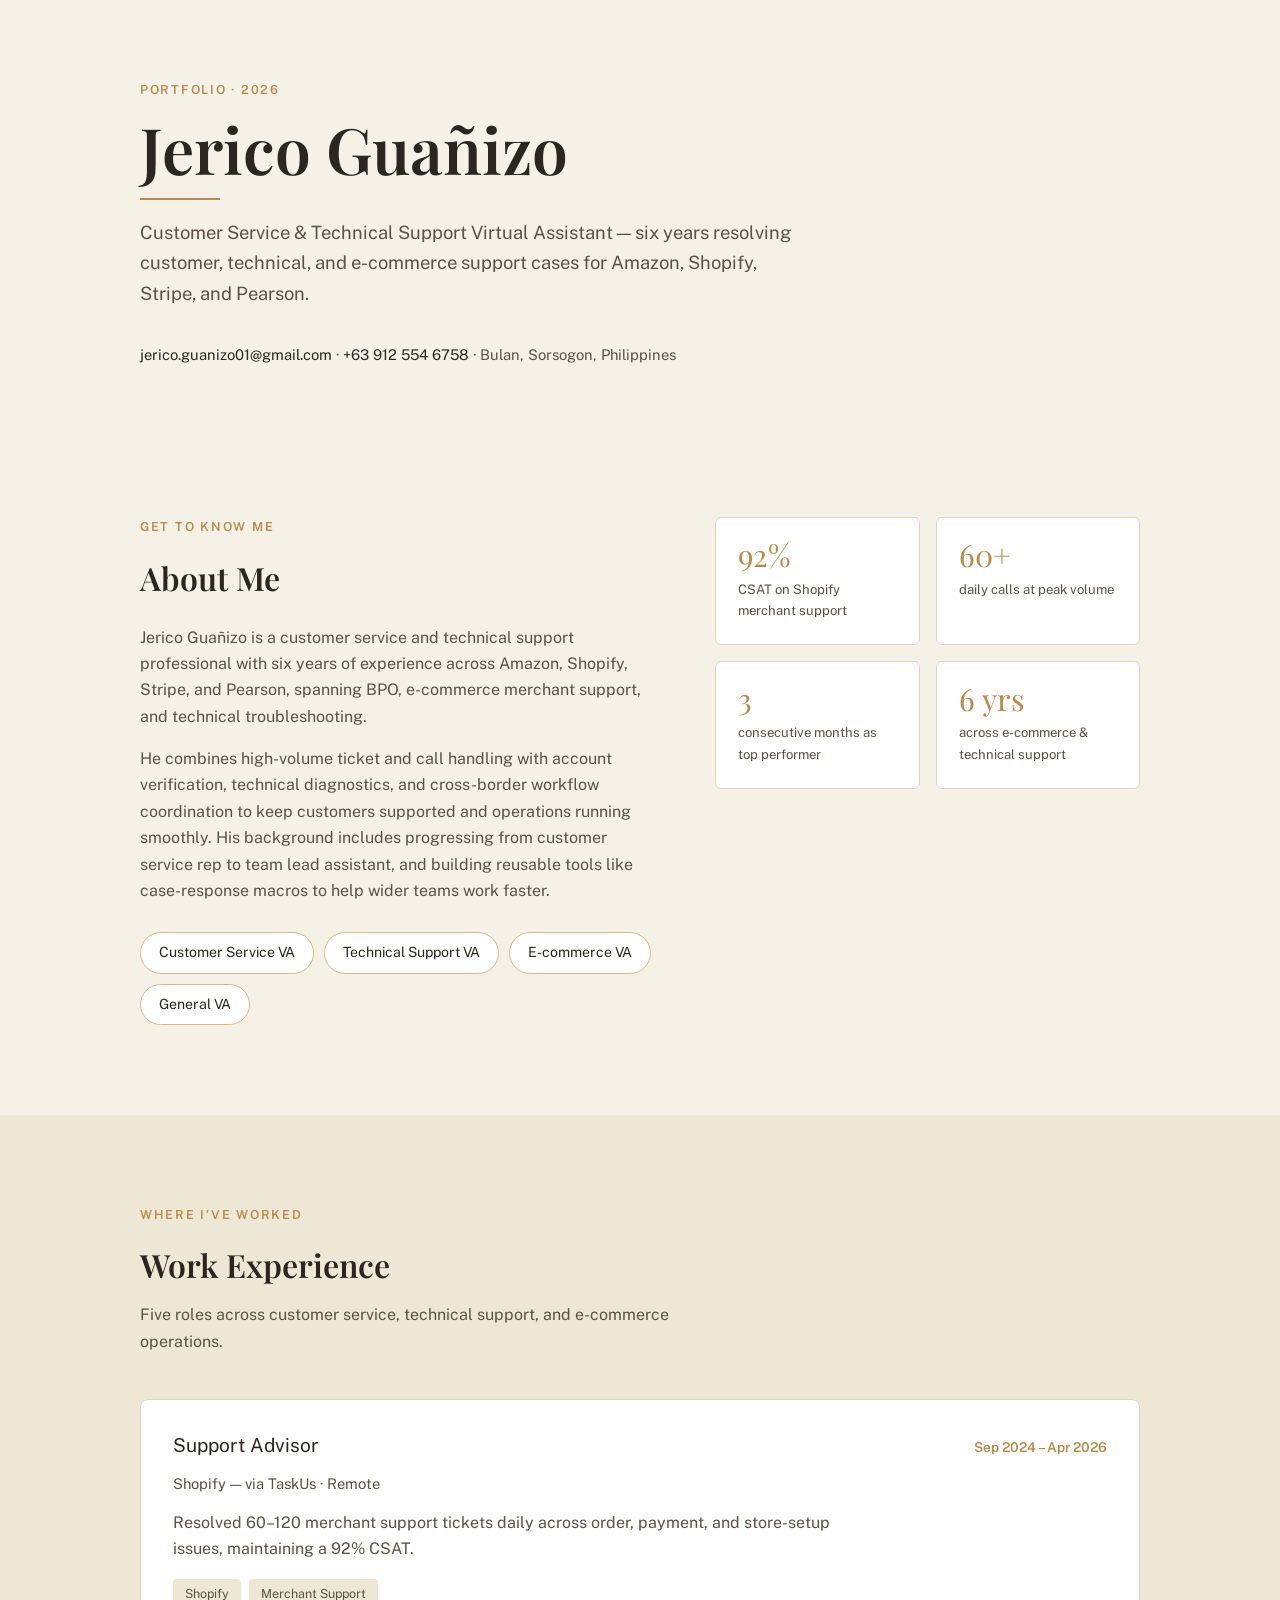
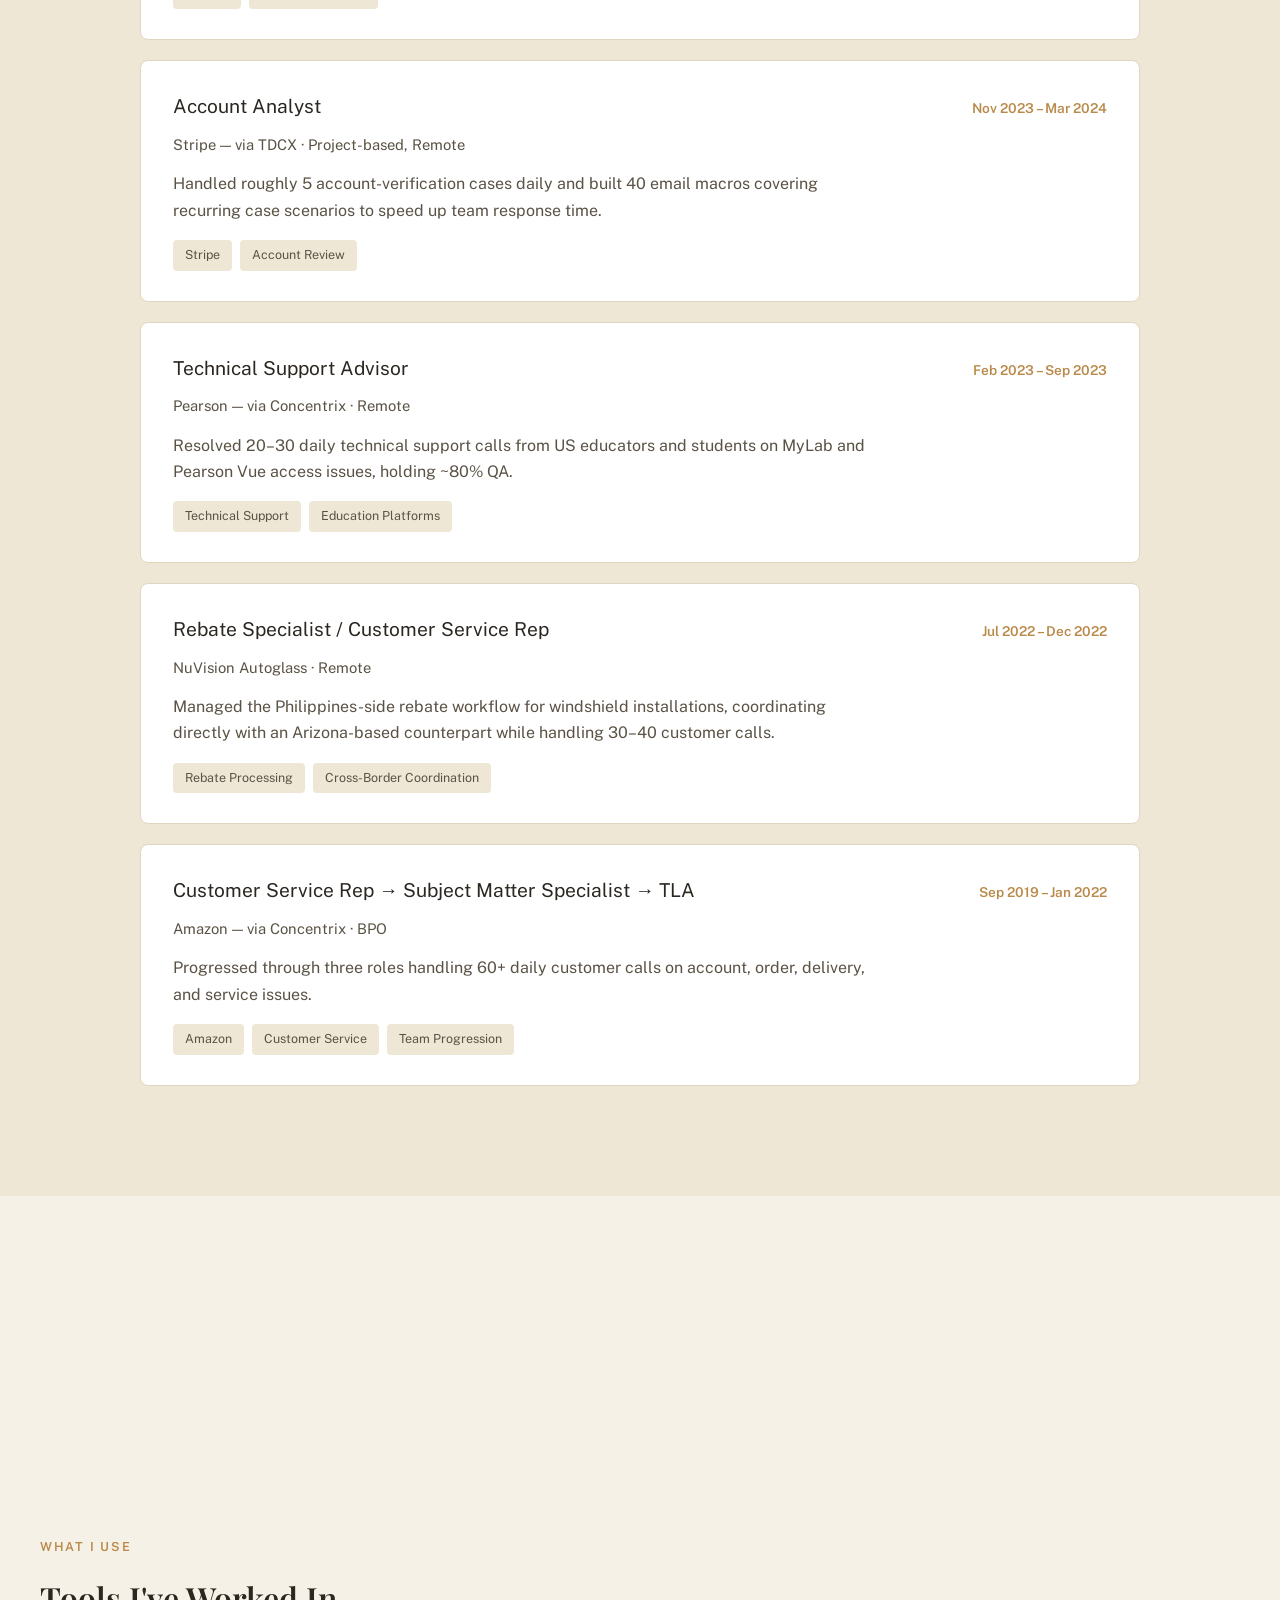
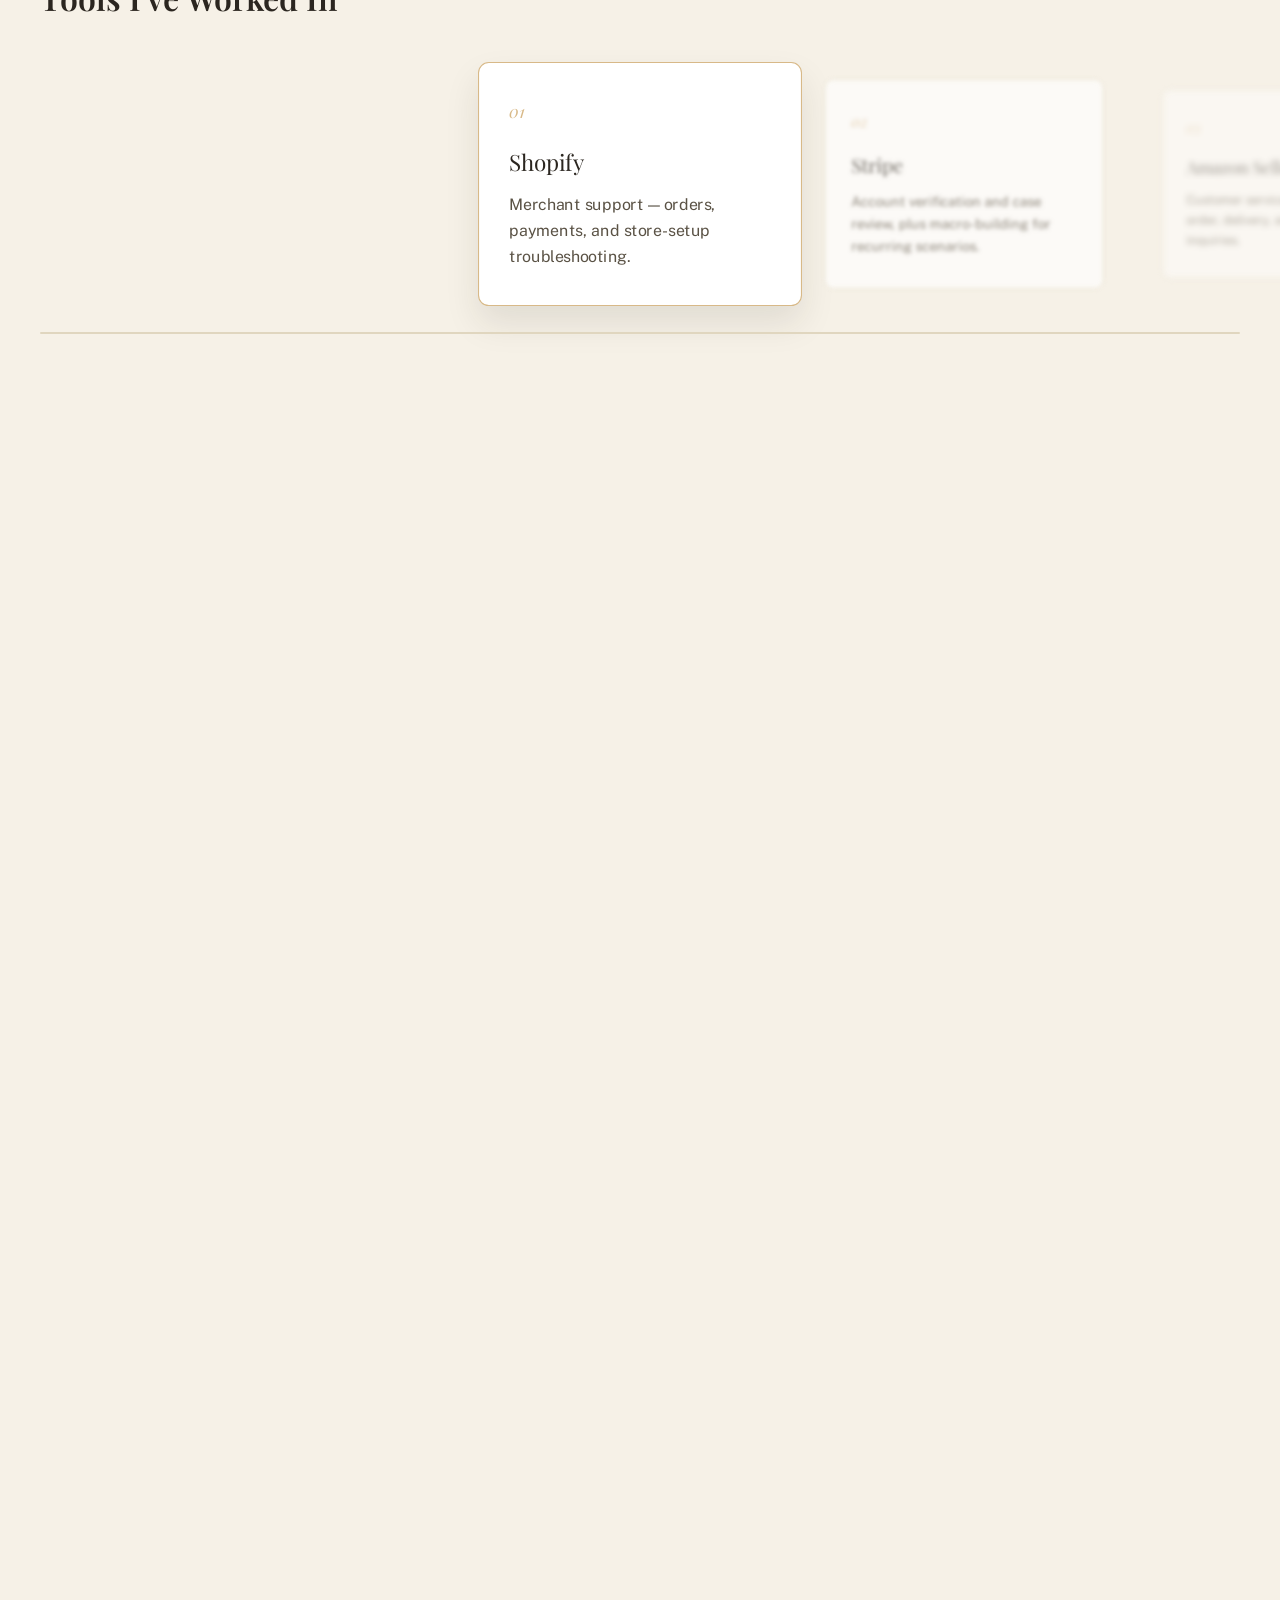
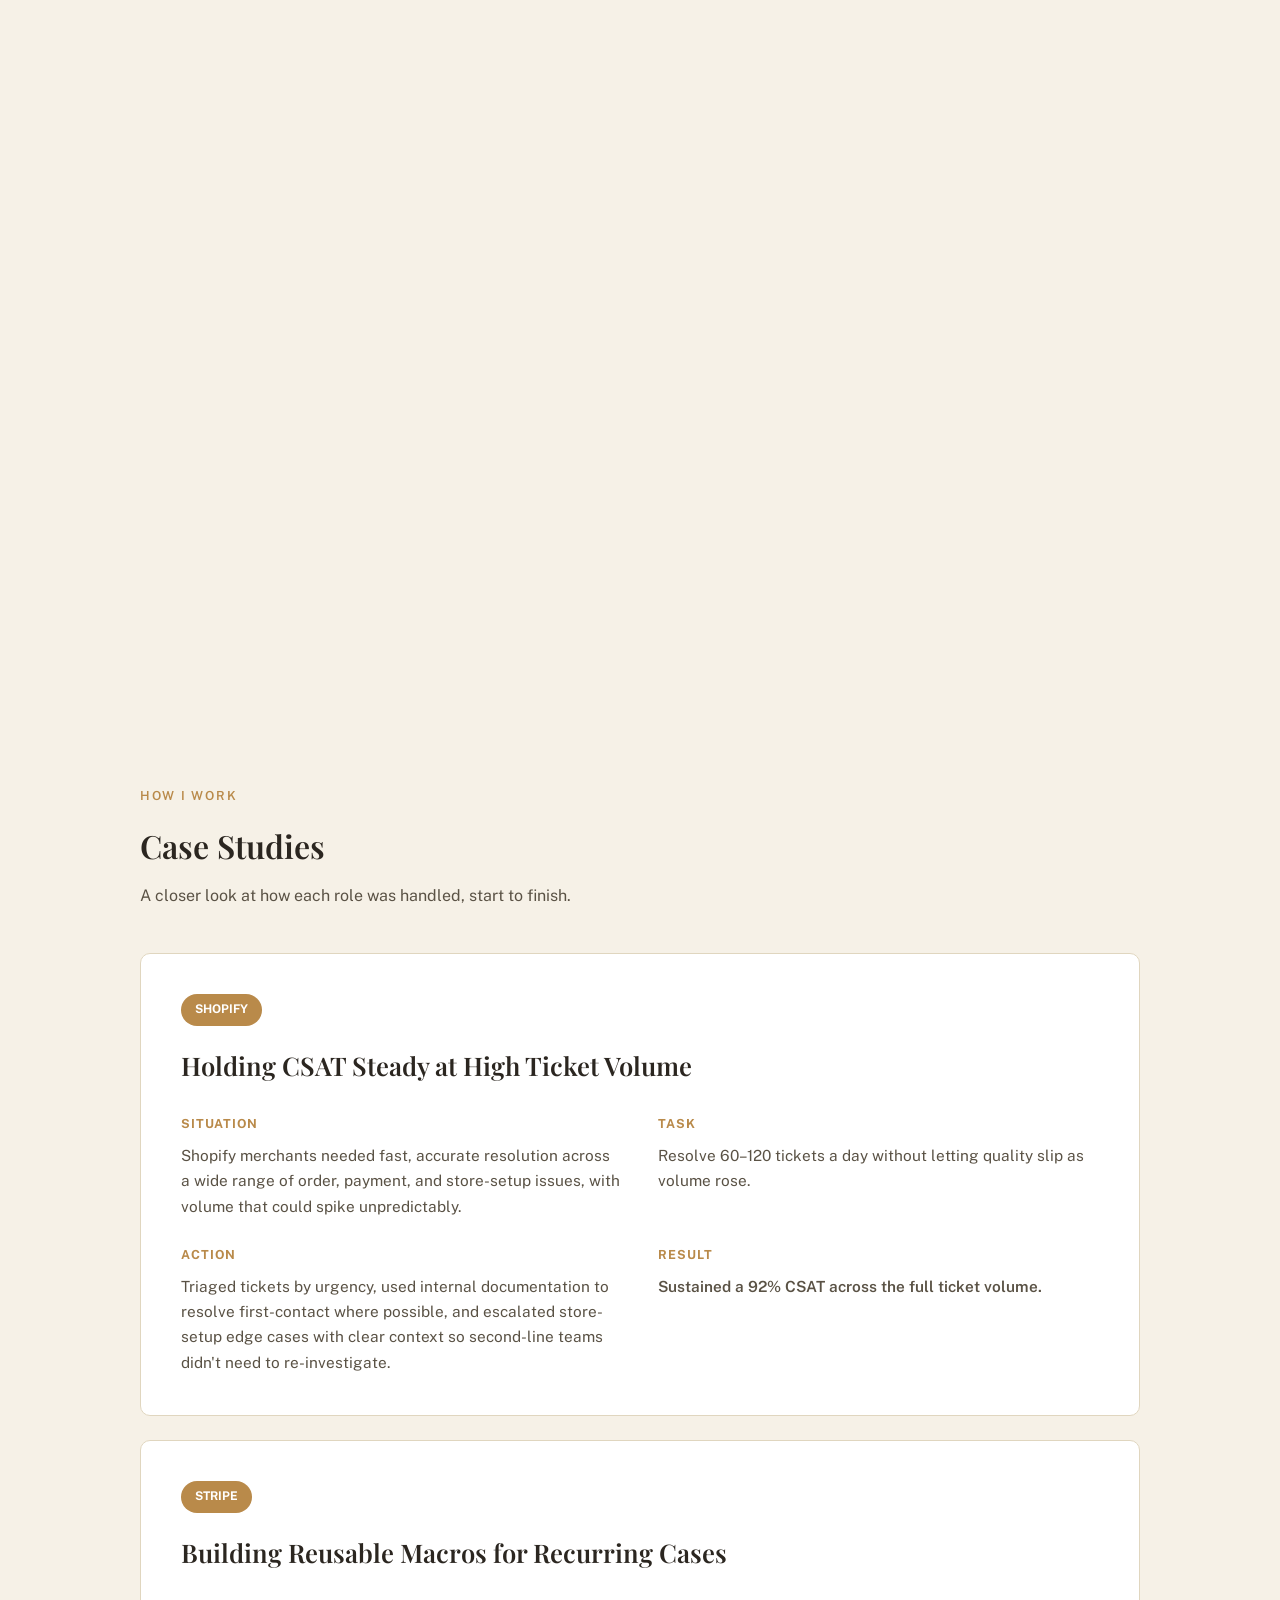
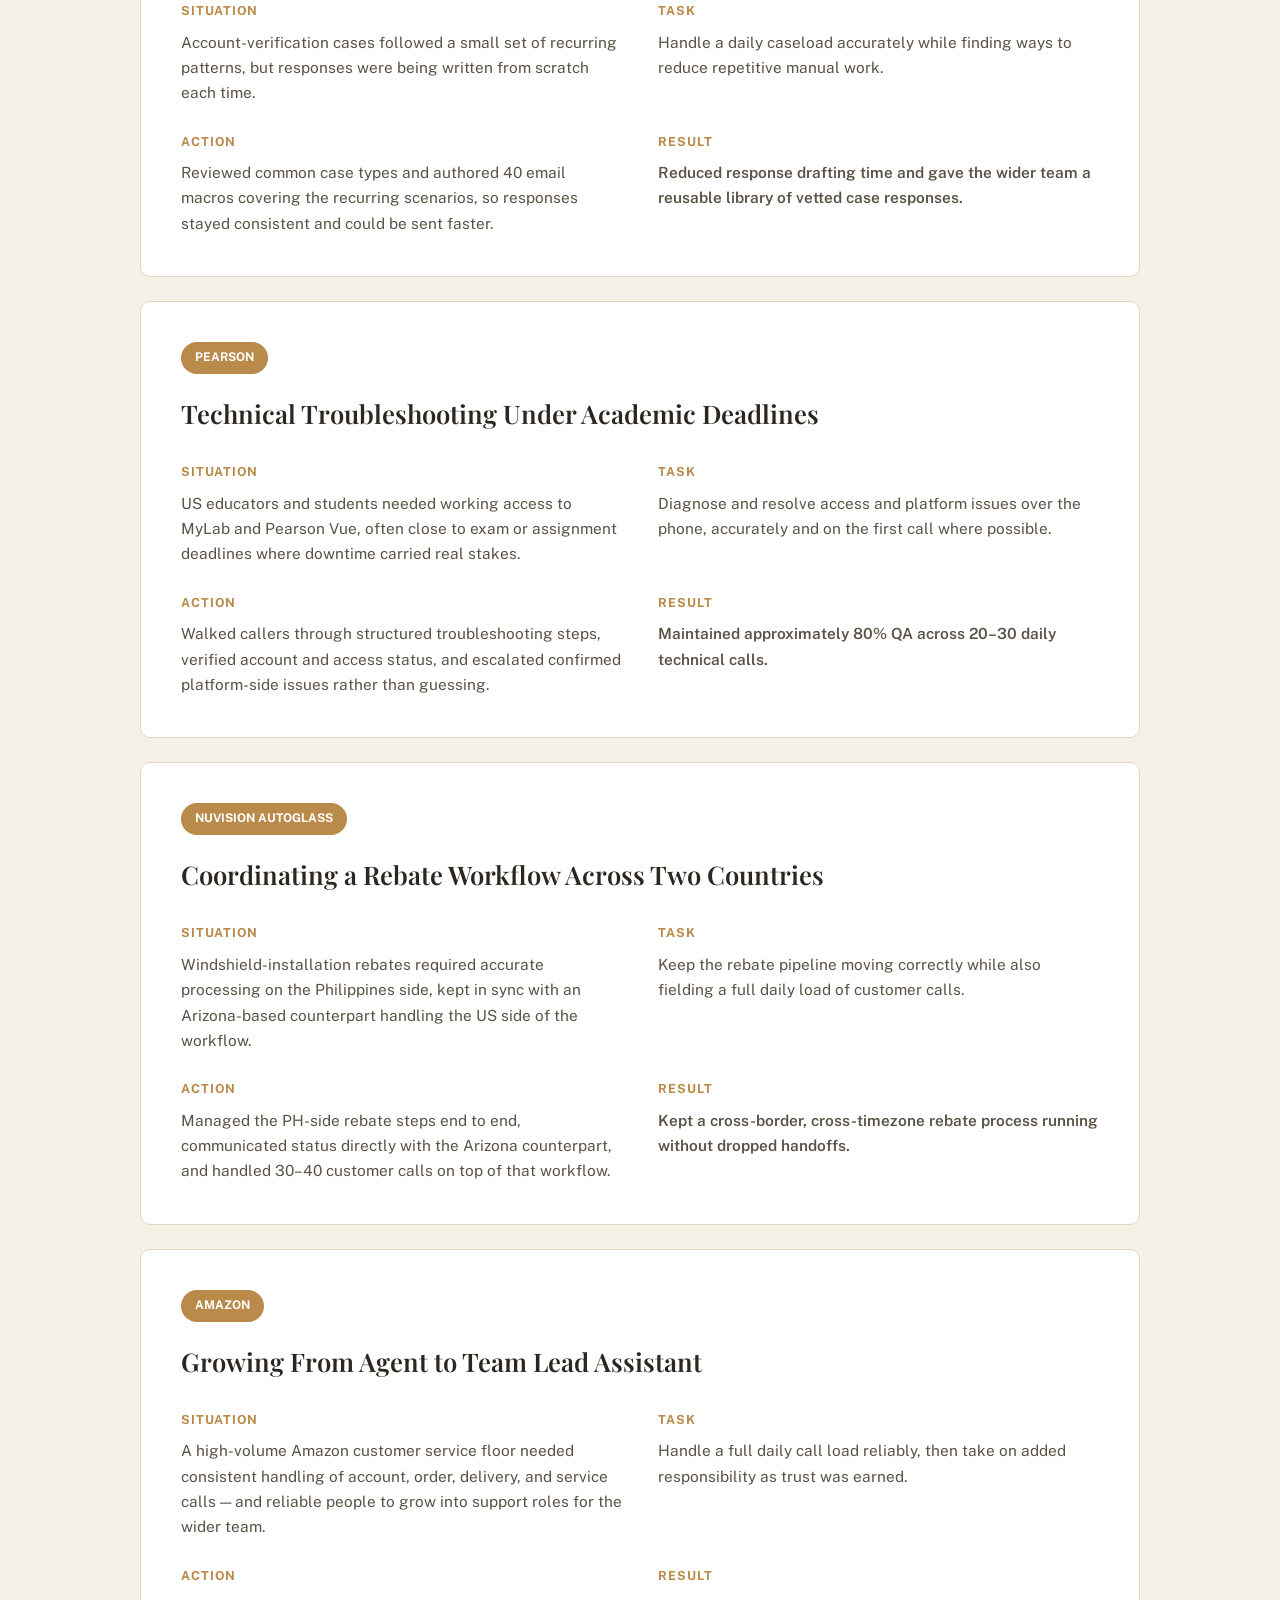
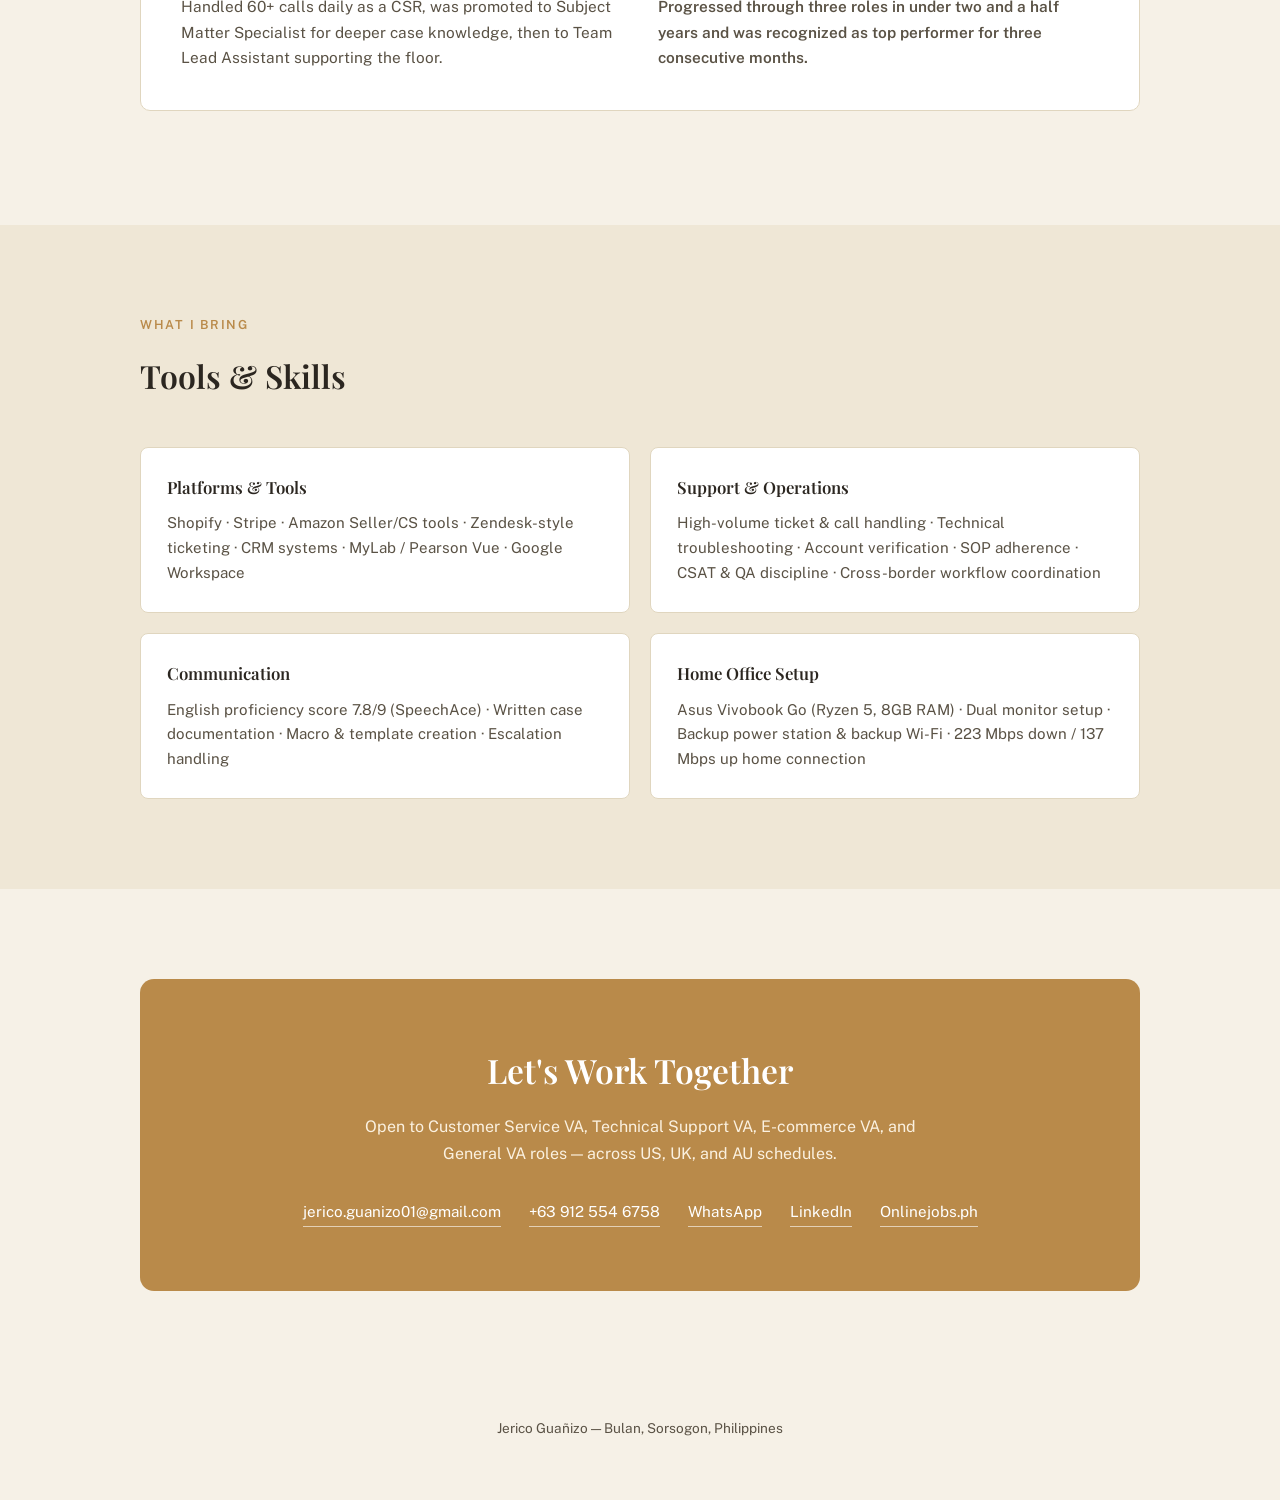
==== commit f1e5cf41: "Correct name spelling from 'Guanizo' to 'Guañizo'" ====
--- a/portfolio-v4.html
+++ b/portfolio-v4.html
@@ -3,7 +3,7 @@
 <head>
 <meta charset="UTF-8">
 <meta name="viewport" content="width=device-width, initial-scale=1.0">
-<title>Jerico Guanizo — Customer Service & Technical Support VA</title>
+<title>Jerico Guañizo — Customer Service & Technical Support VA</title>
 <link rel="preconnect" href="https://fonts.googleapis.com">
 <link href="https://fonts.googleapis.com/css2?family=Playfair+Display:ital,wght@0,400;0,500;0,600;0,700;1,400&family=Public+Sans:wght@400;500;600;700&display=swap" rel="stylesheet">
 <style>
@@ -366,12 +366,12 @@
 <header class="hero">
   <div class="wrap">
     <div class="eyebrow">Portfolio · 2026</div>
-    <h1 class="hero-name">Jerico Guanizo</h1>
+    <h1 class="hero-name">Jerico Guañizo</h1>
     <div class="hero-rule"></div>
     <p class="hero-role">Customer Service &amp; Technical Support Virtual Assistant — six years resolving customer, technical, and e-commerce support cases for Amazon, Shopify, Stripe, and Pearson.</p>
     <p class="contact-line">
       <a href="mailto:jerico.guanizo01@gmail.com">jerico.guanizo01@gmail.com</a> ·
-      <a href="tel:+63915546758">+63 915 546 758</a> ·
+      <a href="tel:+639125546758">+63 912 554 6758</a> ·
       Bulan, Sorsogon, Philippines
     </p>
   </div>
@@ -384,7 +384,7 @@
       <div class="about-text">
         <div class="eyebrow">Get to Know Me</div>
         <h2 class="sec-title" style="margin-bottom:20px;">About Me</h2>
-        <p>Jerico Guanizo is a customer service and technical support professional with six years of experience across Amazon, Shopify, Stripe, and Pearson, spanning BPO, e-commerce merchant support, and technical troubleshooting.</p>
+        <p>Jerico Guañizo is a customer service and technical support professional with six years of experience across Amazon, Shopify, Stripe, and Pearson, spanning BPO, e-commerce merchant support, and technical troubleshooting.</p>
         <p>He combines high-volume ticket and call handling with account verification, technical diagnostics, and cross-border workflow coordination to keep customers supported and operations running smoothly. His background includes progressing from customer service rep to team lead assistant, and building reusable tools like case-response macros to help wider teams work faster.</p>
         <div class="roles-row">
           <div class="role-pill">Customer Service VA</div>
@@ -688,7 +688,7 @@
       <p>Open to Customer Service VA, Technical Support VA, E-commerce VA, and General VA roles — across US, UK, and AU schedules.</p>
       <div class="cta-links">
         <a href="mailto:jerico.guanizo01@gmail.com">jerico.guanizo01@gmail.com</a>
-        <a href="tel:+63915546758">+63 915 546 758</a>
+        <a href="tel:+639125546758">+63 912 554 6758</a>
         <a href="https://wa.me/69125546758" target="_blank">WhatsApp</a>
         <a href="https://www.linkedin.com/in/jerico-guanizo2419" target="_blank">LinkedIn</a>
         <a href="https://www.onlinejobs.ph/jobseekers/info/4525444" target="_blank">Onlinejobs.ph</a>
@@ -698,7 +698,7 @@
 </section>
 
 <footer>
-  <div class="wrap">Jerico Guanizo — Bulan, Sorsogon, Philippines</div>
+  <div class="wrap">Jerico Guañizo — Bulan, Sorsogon, Philippines</div>
 </footer>
 
 <script>
